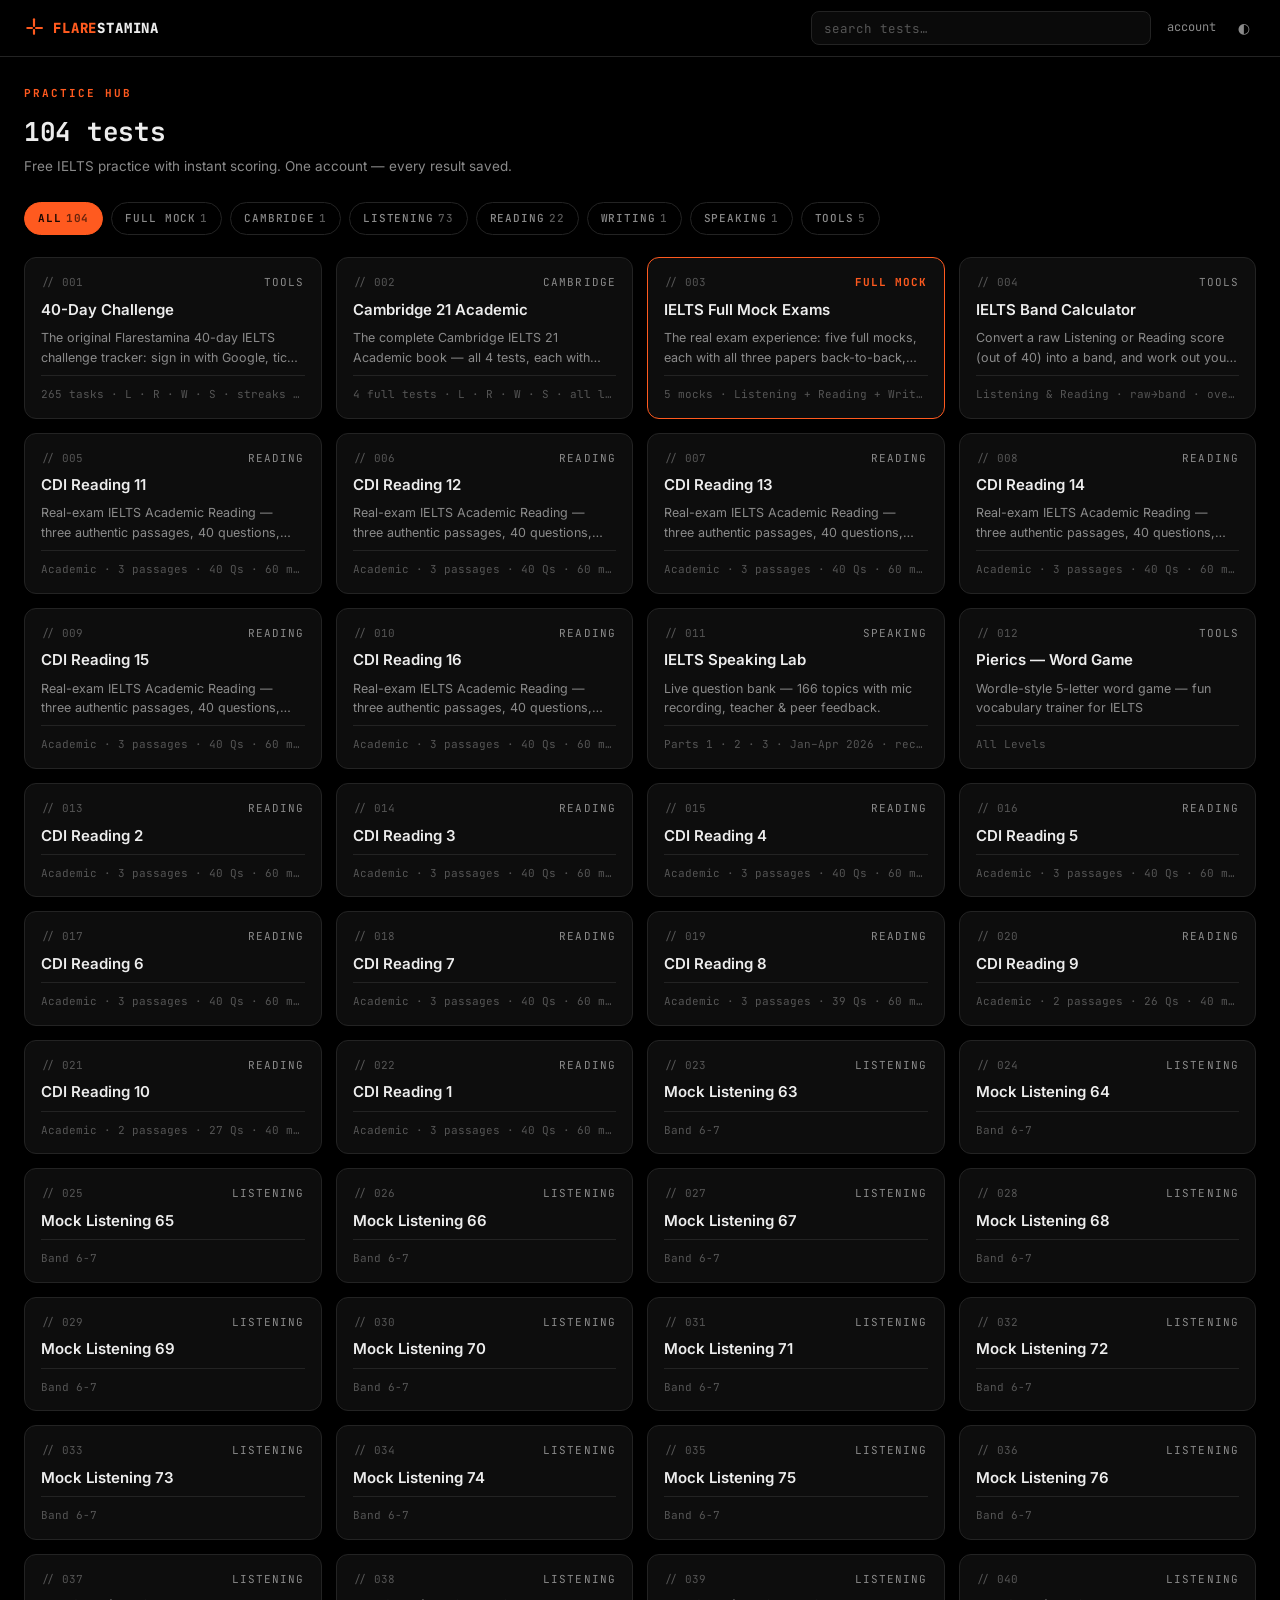
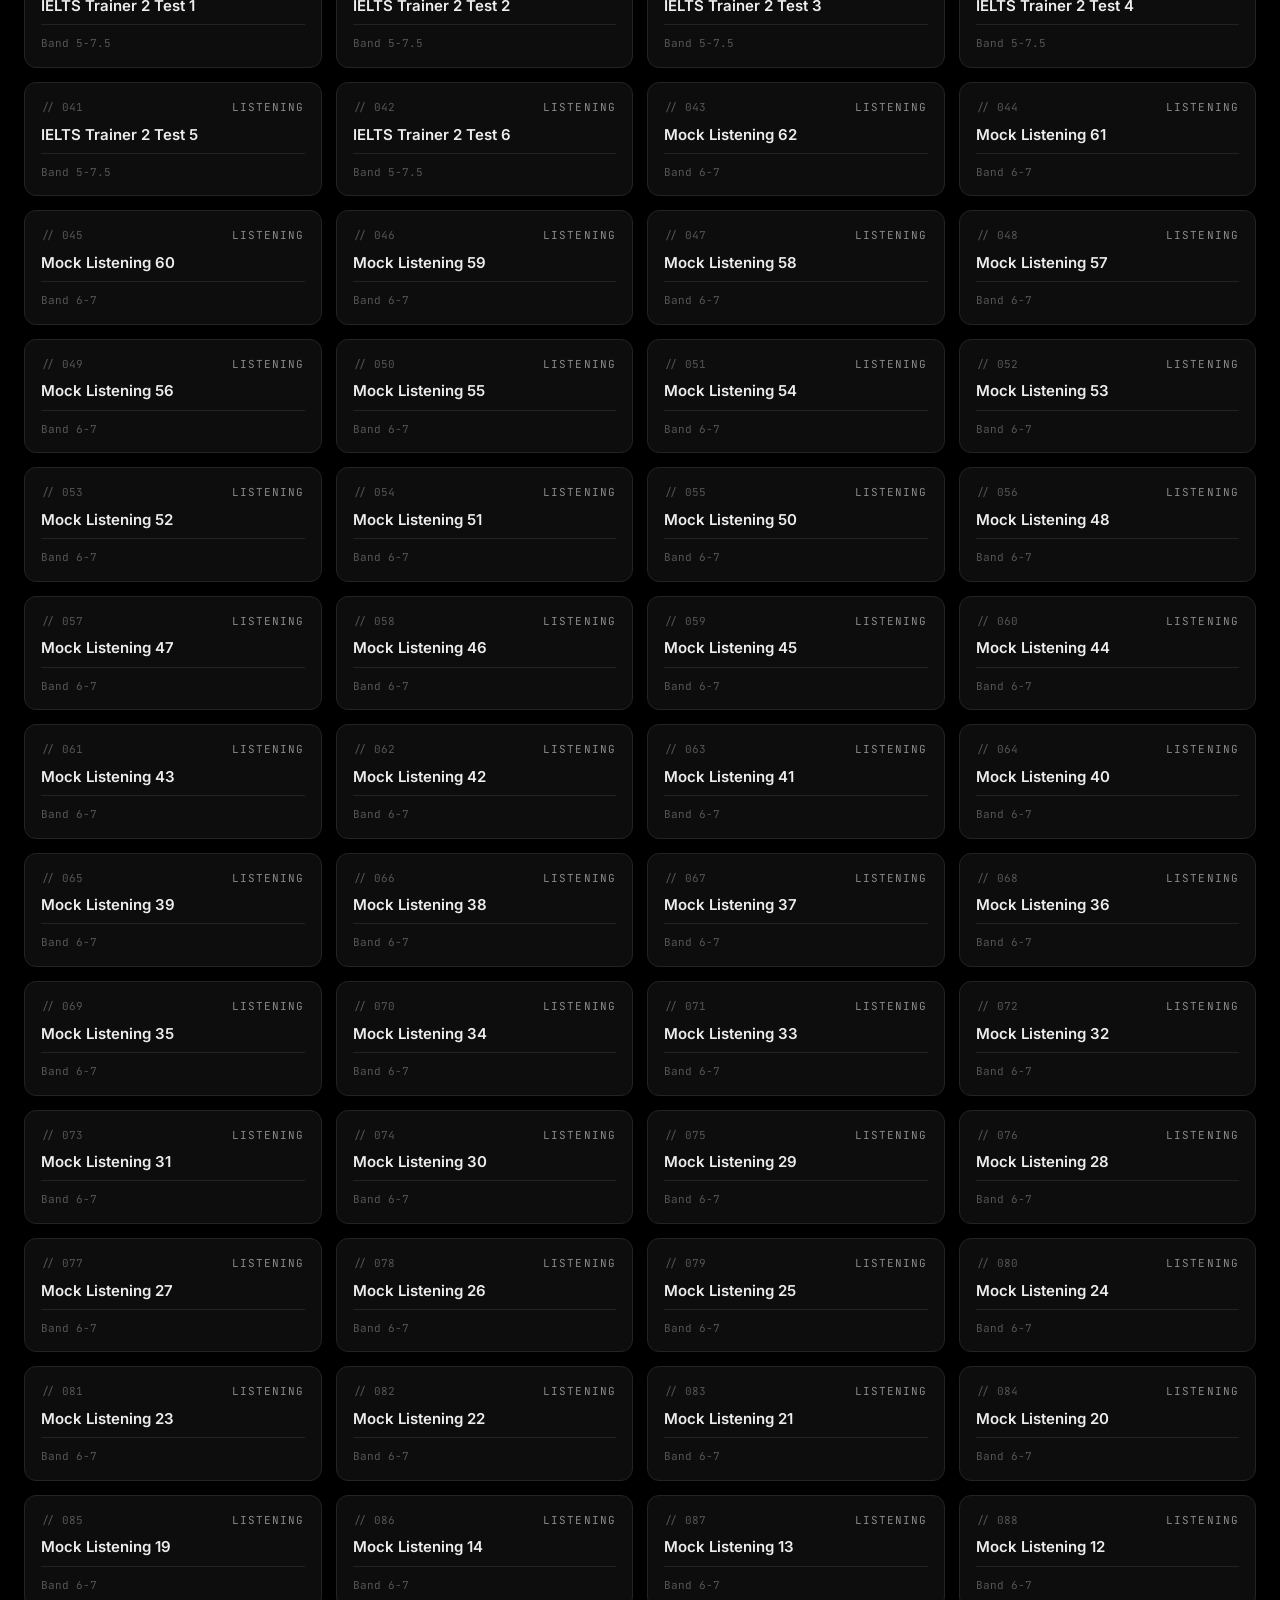
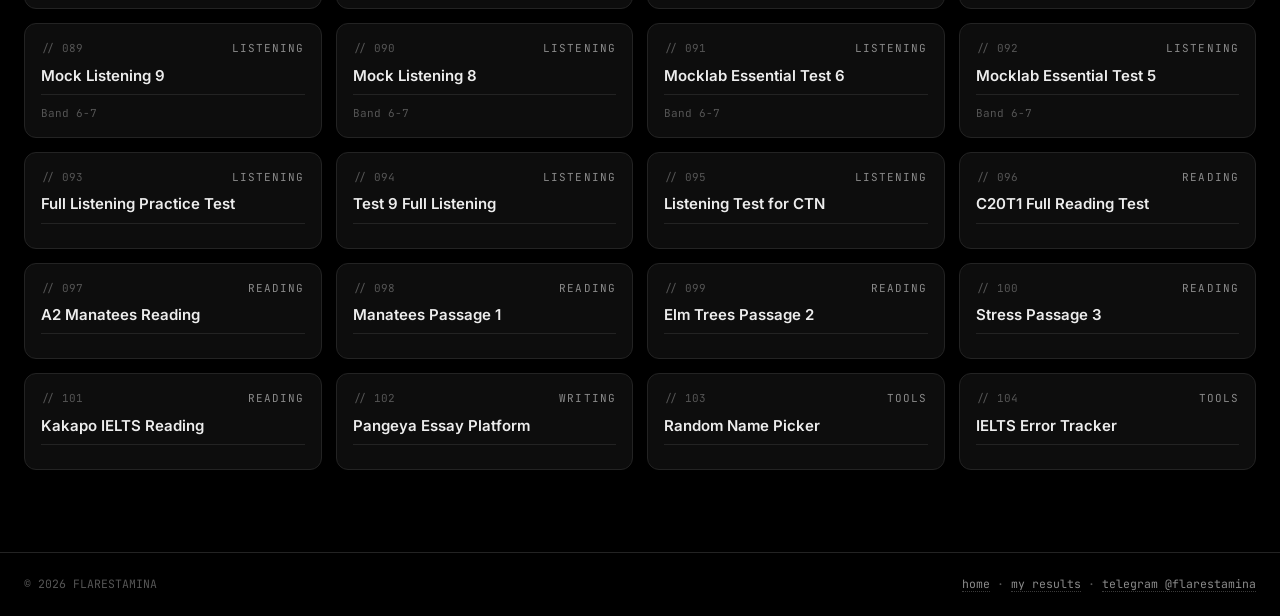
==== index.html @ 7461d572 "design: hub — fluid 1-4 column grid (wide screens), wider container, category search, canonical + JS" ====
<!DOCTYPE html>
<html lang="en">
<head>
<meta charset="UTF-8">
<meta name="viewport" content="width=device-width, initial-scale=1.0">
<title>FLARESTAMINA — IELTS Practice Hub</title>
<meta name="description" content="Free IELTS practice: 100+ listening and reading tests, Cambridge 21, full mocks, speaking and writing labs. One account, every tool.">
<meta name="theme-color" content="#000000">
<meta property="og:title" content="FLARESTAMINA — IELTS Practice Hub">
<meta property="og:description" content="100+ free IELTS tests with instant scoring. One account, every tool.">
<meta property="og:type" content="website">
<meta property="og:image" content="https://flarestamina.com/og-image.png">
<link rel="icon" href="favicon.ico" sizes="any">
<link rel="icon" type="image/svg+xml" href="favicon.svg">
<link rel="apple-touch-icon" sizes="180x180" href="apple-touch-icon.png">
<link rel="manifest" href="site.webmanifest">
<link rel="canonical" href="https://flarestamina.com/ielts-hub/">
<script type="application/ld+json">{"@context":"https://schema.org","@type":"CollectionPage","name":"FLARESTAMINA — IELTS Practice Hub","url":"https://flarestamina.com/ielts-hub/","description":"100+ free IELTS practice tests with instant scoring: Listening, Reading, Writing, Speaking, full mocks and Cambridge 21.","isPartOf":{"@type":"WebSite","name":"FLARESTAMINA","url":"https://flarestamina.com/"}}</script>
<script>
// theme before paint — dark is the default identity
(function () {
  try {
    var t = localStorage.getItem('theme') || 'dark';
    document.documentElement.dataset.theme = t;
  } catch (e) { document.documentElement.dataset.theme = 'dark'; }
})();
</script>
<link rel="preconnect" href="https://fonts.googleapis.com">
<link rel="preconnect" href="https://fonts.gstatic.com" crossorigin>
<link rel="stylesheet" href="https://fonts.googleapis.com/css2?family=JetBrains+Mono:wght@400;500;700;800&family=Inter:wght@400;500;600&display=swap">
<style>
*,*::before,*::after{box-sizing:border-box;margin:0;padding:0}
:root{
  --bg:#000; --surface:#0A0A0A; --card:#0D0D0D;
  --border:#232323; --border-strong:#3a3a3a;
  --text:#EDEDED; --muted:#8A8A8A; --faint:#555;
  --accent:#FF5A1F; --on-accent:#180702;
  --red:#D71921;
  --mono:'JetBrains Mono',ui-monospace,SFMono-Regular,Menlo,monospace;
  --sans:'Inter',system-ui,-apple-system,sans-serif;
}
html[data-theme="light"]{
  --bg:#FAFAF9; --surface:#FFF; --card:#FFF;
  --border:#E5E5E3; --border-strong:#CFCFCC;
  --text:#111; --muted:#666; --faint:#999;
  --accent:#D9480F; --on-accent:#FFF;
}
html{scrollbar-color:var(--border-strong) var(--bg)}
body{background:var(--bg);color:var(--text);font-family:var(--sans);font-size:15px;line-height:1.6;-webkit-font-smoothing:antialiased}
a{color:inherit;text-decoration:none}
button{font:inherit;color:inherit;background:none;border:none;cursor:pointer}
::selection{background:var(--accent);color:var(--on-accent)}
:focus-visible{outline:2px solid var(--accent);outline-offset:2px;border-radius:4px}

/* ── top bar ── */
.bar{position:sticky;top:0;z-index:50;background:var(--bg);border-bottom:1px solid var(--border)}
.bar-in{max-width:1320px;margin:0 auto;padding:0 24px;height:56px;display:flex;align-items:center;gap:16px}
.brand{display:flex;align-items:center;gap:9px;font-family:var(--mono);font-weight:800;font-size:14px;letter-spacing:.06em;flex-shrink:0}
.brand svg{width:20px;height:20px}
.brand b{color:var(--accent);font-weight:800}
.search{flex:1;max-width:340px;margin-left:auto}
.search input{
  width:100%;height:34px;padding:0 12px;
  background:var(--surface);border:1px solid var(--border);border-radius:8px;
  color:var(--text);font-family:var(--mono);font-size:12.5px;outline:none;
}
.search input:focus{border-color:var(--accent)}
.search input::placeholder{color:var(--faint)}
.acct{font-family:var(--mono);font-size:12px;color:var(--muted);white-space:nowrap}
.acct b{color:var(--text);font-weight:500}
.acct:hover b{color:var(--accent)}
.tgl{font-size:14px;color:var(--muted);padding:4px 6px}
.tgl:hover{color:var(--text)}
.install{display:none;font-family:var(--mono);font-size:11px;font-weight:700;letter-spacing:.06em;color:var(--accent);border:1px solid var(--accent);border-radius:999px;padding:5px 11px;white-space:nowrap}
.install.on{display:inline-block}
.install:hover{background:var(--accent);color:var(--on-accent)}

/* ── layout ── */
.wrap{max-width:1320px;margin:0 auto;padding:28px 24px 60px}
.kick{font-family:var(--mono);font-size:11px;font-weight:700;letter-spacing:.18em;text-transform:uppercase;color:var(--accent);margin-bottom:8px}
h1{font-family:var(--mono);font-size:clamp(20px,3.4vw,26px);font-weight:700;letter-spacing:-.01em;margin-bottom:4px}
.sub{color:var(--muted);font-size:13.5px;margin-bottom:24px}

/* ── continue strip ── */
.cont{
  display:none;align-items:baseline;gap:10px;flex-wrap:wrap;
  border:1px solid var(--border);border-left:2px solid var(--accent);border-radius:10px;
  padding:12px 16px;margin-bottom:26px;font-family:var(--mono);font-size:12.5px;
}
.cont.on{display:flex}
.cont .lbl{color:var(--accent);font-weight:700;letter-spacing:.1em}
.cont a{font-weight:500;border-bottom:1px solid var(--border-strong)}
.cont a:hover{color:var(--accent);border-color:var(--accent)}
.cont .st{color:var(--muted)}

/* ── filter chips ── */
.chips{display:flex;gap:8px;flex-wrap:wrap;margin-bottom:22px}
.chip{
  font-family:var(--mono);font-size:11px;font-weight:500;letter-spacing:.08em;text-transform:uppercase;
  padding:7px 13px;border:1px solid var(--border);border-radius:999px;color:var(--muted);
}
.chip:hover{border-color:var(--border-strong);color:var(--text)}
.chip.on{background:var(--accent);border-color:var(--accent);color:var(--on-accent);font-weight:700}
.chip .n{opacity:.65;margin-left:4px}

/* ── grid — fills any screen width, 1→4+ columns ── */
.grid{display:grid;grid-template-columns:repeat(auto-fill,minmax(290px,1fr));gap:14px}
@media(max-width:600px){.grid{grid-template-columns:1fr}.bar-in{gap:10px}.search{max-width:none}}
.card{
  display:flex;flex-direction:column;gap:8px;min-width:0;
  background:var(--card);border:1px solid var(--border);border-radius:12px;
  padding:16px 16px 14px;min-height:150px;
}
.card:hover{border-color:var(--border-strong)}
.card:hover .ttl{color:var(--accent)}
.card.paid{border-color:var(--accent)}
.chead{display:flex;justify-content:space-between;align-items:baseline;font-family:var(--mono);font-size:11px}
.num{color:var(--faint)}
.cat{color:var(--muted);letter-spacing:.1em;text-transform:uppercase}
.card.paid .cat{color:var(--accent);font-weight:700}
.ttl{font-size:15px;font-weight:600;line-height:1.35}
.desc{
  color:var(--muted);font-size:12.5px;line-height:1.55;flex:1;
  display:-webkit-box;-webkit-line-clamp:2;-webkit-box-orient:vertical;overflow:hidden;
}
.desc:empty{display:none}
.card:has(.desc:empty){min-height:0}
.cfoot{display:flex;justify-content:space-between;align-items:center;gap:8px;font-family:var(--mono);font-size:11px;color:var(--faint);border-top:1px solid var(--border);padding-top:10px;min-width:0}
.diff{flex:1;min-width:0;overflow:hidden;text-overflow:ellipsis;white-space:nowrap}
.chead{min-width:0}
.chead .cat{overflow:hidden;text-overflow:ellipsis;white-space:nowrap}
.done{color:#22C55E;font-weight:700;white-space:nowrap}
.empty{color:var(--muted);font-family:var(--mono);font-size:13px;padding:40px 0;text-align:center;display:none}

/* ── footer ── */
footer{border-top:1px solid var(--border);margin-top:22px}
.foot{max-width:1320px;margin:0 auto;padding:22px 24px;display:flex;justify-content:space-between;gap:14px;flex-wrap:wrap;font-family:var(--mono);font-size:11.5px;color:var(--faint)}
.foot a{color:var(--muted);border-bottom:1px dotted var(--border-strong)}
.foot a:hover{color:var(--accent);border-color:var(--accent)}
@media(prefers-reduced-motion:no-preference){
  .card,.chip,.ttl{transition:border-color .15s ease,color .15s ease,background .15s ease}
}
</style>
</head>
<body>

<nav class="bar" aria-label="Site">
  <div class="bar-in">
    <a class="brand" href="https://flarestamina.com/" aria-label="FLARESTAMINA home">
      <svg viewBox="0 0 24 24" fill="none" stroke="#FF5A1F" stroke-width="2.6" stroke-linecap="round" aria-hidden="true">
        <path d="M12 9.5V1.5"/><path d="M14.5 12h7"/><path d="M12 14.5V19"/><path d="M9.5 12H4"/>
      </svg>
      <span><b>FLARE</b>STAMINA</span>
    </a>
    <div class="search"><input id="q" type="search" placeholder="search tests…" aria-label="Search tests"></div>
    <button class="install" id="installBtn" aria-label="Install as app">⤓ app</button>
    <a class="acct" id="acct" href="https://flarestamina.com/account/">account</a>
    <button class="tgl" id="tgl" aria-label="Toggle theme">◐</button>
  </div>
</nav>

<main class="wrap">
  <div class="kick">Practice Hub</div>
  <h1 id="count">— tests</h1>
  <p class="sub">Free IELTS practice with instant scoring. One account — every result saved.</p>

  <div class="cont" id="cont" aria-label="Continue where you left off">
    <span class="lbl">▸ CONTINUE</span>
    <a id="contLink" href="#"></a>
    <span class="st" id="contStat"></span>
  </div>

  <div class="chips" id="chips" role="tablist" aria-label="Categories"></div>
  <div class="grid" id="grid"></div>
  <div class="empty" id="empty">no tests match — clear the search or pick another category</div>
</main>

<footer>
  <div class="foot">
    <span>© <span id="yy"></span> FLARESTAMINA</span>
    <span>
      <a href="https://flarestamina.com/">home</a> ·
      <a href="https://flarestamina.com/ielts-hub/results.html">my results</a> ·
      <a href="https://t.me/flarestamina" target="_blank" rel="noopener">telegram @flarestamina</a>
    </span>
  </div>
</footer>

<script src="https://flarestamina.com/assets/fs-auth.js"></script>
<script>
(function () {
  'use strict';
  document.getElementById('yy').textContent = new Date().getFullYear();

  /* auth — mandatory, one redirect; page keeps working if the script failed */
  var user = null;
  if (window.FSAuth) {
    if (!FSAuth.require()) return;
    user = FSAuth.getUser();
    if (user && user.first_name) {
      document.getElementById('acct').innerHTML = 'hi, <b></b>';
      document.getElementById('acct').querySelector('b').textContent = user.first_name;
    }
  }

  /* theme */
  document.getElementById('tgl').addEventListener('click', function () {
    var next = document.documentElement.dataset.theme === 'dark' ? 'light' : 'dark';
    document.documentElement.dataset.theme = next;
    try { localStorage.setItem('theme', next); } catch (e) {}
  });

  /* results history -> done badges + continue strip */
  var hist = [];
  try { hist = JSON.parse(localStorage.getItem('p8_results') || '[]'); } catch (e) {}
  var doneByHref = {};
  hist.forEach(function (h) {
    if (h && h.href) doneByHref[h.href.replace(/[#?].*$/, '').replace(/\/$/, '')] = h.score;
  });
  function doneScore(url) {
    var u = url.replace(/[#?].*$/, '').replace(/\/$/, '');
    for (var k in doneByHref) {
      if (k.indexOf(u) === 0 || u.indexOf(k) === 0) return doneByHref[k];
    }
    return null;
  }

  if (hist.length) {
    var last = hist[hist.length - 1];
    var weekAgo = Date.now() - 7 * 864e5;
    var week = hist.filter(function (h) { return h.date && Date.parse(h.date) > weekAgo; }).length;
    var c = document.getElementById('cont');
    var a = document.getElementById('contLink');
    a.textContent = last.test || 'your last test';
    a.href = last.href || '#';
    document.getElementById('contStat').textContent =
      '· last score ' + (last.score || '—') + ' · ' + week + ' test' + (week === 1 ? '' : 's') + ' this week';
    c.classList.add('on');
  }

  /* catalog */
  var CATS = [], TESTS = [], cat = 'All', q = '';
  try { cat = new URLSearchParams(location.search).get('cat') || 'All'; } catch (e) {}

  function chips() {
    var counts = { All: TESTS.length };
    TESTS.forEach(function (t) { counts[t.category] = (counts[t.category] || 0) + 1; });
    var el = document.getElementById('chips');
    el.innerHTML = '';
    ['All'].concat(CATS).forEach(function (c) {
      if (c !== 'All' && !counts[c]) return;
      var b = document.createElement('button');
      b.className = 'chip' + (c === cat ? ' on' : '');
      b.setAttribute('role', 'tab');
      b.innerHTML = '<span></span><span class="n"></span>';
      b.firstChild.textContent = c;
      b.lastChild.textContent = counts[c] || 0;
      b.addEventListener('click', function () {
        cat = c;
        try { history.replaceState(null, '', c === 'All' ? location.pathname : '?cat=' + encodeURIComponent(c)); } catch (e) {}
        chips(); render();
      });
      el.appendChild(b);
    });
  }

  function render() {
    var grid = document.getElementById('grid');
    grid.innerHTML = '';
    var ql = q.trim().toLowerCase();
    var shown = 0;
    TESTS.forEach(function (t, i) {
      if (cat !== 'All' && t.category !== cat) return;
      if (ql && (t.title + ' ' + t.category + ' ' + (t.description || '')).toLowerCase().indexOf(ql) === -1) return;
      shown++;
      var a = document.createElement('a');
      a.className = 'card' + (t.category === 'Full Mock' ? ' paid' : '');
      a.href = t.url;
      var score = doneScore(t.url);
      a.innerHTML =
        '<div class="chead"><span class="num"></span><span class="cat"></span></div>' +
        '<div class="ttl"></div><div class="desc"></div>' +
        '<div class="cfoot"><span class="diff"></span>' + (score != null ? '<span class="done">✓ ' + String(score).replace(/</g, '&lt;') + '</span>' : '') + '</div>';
      a.querySelector('.num').textContent = '// ' + String(i + 1).padStart(3, '0');
      a.querySelector('.cat').textContent = t.category;
      a.querySelector('.ttl').textContent = t.title;
      a.querySelector('.desc').textContent = t.description || '';
      a.querySelector('.diff').textContent = t.difficulty || '';
      grid.appendChild(a);
    });
    document.getElementById('count').textContent = shown + (shown === TESTS.length ? ' tests' : ' of ' + TESTS.length + ' tests');
    document.getElementById('empty').style.display = shown ? 'none' : 'block';
  }

  var deb = null;
  document.getElementById('q').addEventListener('input', function (e) {
    clearTimeout(deb);
    deb = setTimeout(function () { q = e.target.value; render(); }, 120);
  });

  /* app: offline shell + install prompt (one small chip, no nagging) */
  if ('serviceWorker' in navigator) {
    navigator.serviceWorker.register('sw.js').catch(function () {});
  }
  var installEvt = null;
  var standalone = window.matchMedia && window.matchMedia('(display-mode: standalone)').matches;
  window.addEventListener('beforeinstallprompt', function (e) {
    if (standalone) return;
    e.preventDefault();
    installEvt = e;
    document.getElementById('installBtn').classList.add('on');
  });
  document.getElementById('installBtn').addEventListener('click', function () {
    if (!installEvt) return;
    installEvt.prompt();
    installEvt.userChoice.then(function () {
      installEvt = null;
      document.getElementById('installBtn').classList.remove('on');
    });
  });

  fetch('tests.json', { cache: 'no-cache' })
    .then(function (r) { return r.json(); })
    .then(function (d) {
      CATS = d.categories || [];
      TESTS = d.tests || [];
      if (CATS.indexOf(cat) === -1 && cat !== 'All') cat = 'All';
      chips(); render();
    })
    .catch(function () {
      document.getElementById('count').textContent = 'could not load tests';
      document.getElementById('empty').style.display = 'block';
    });
})();
</script>
</body>
</html>
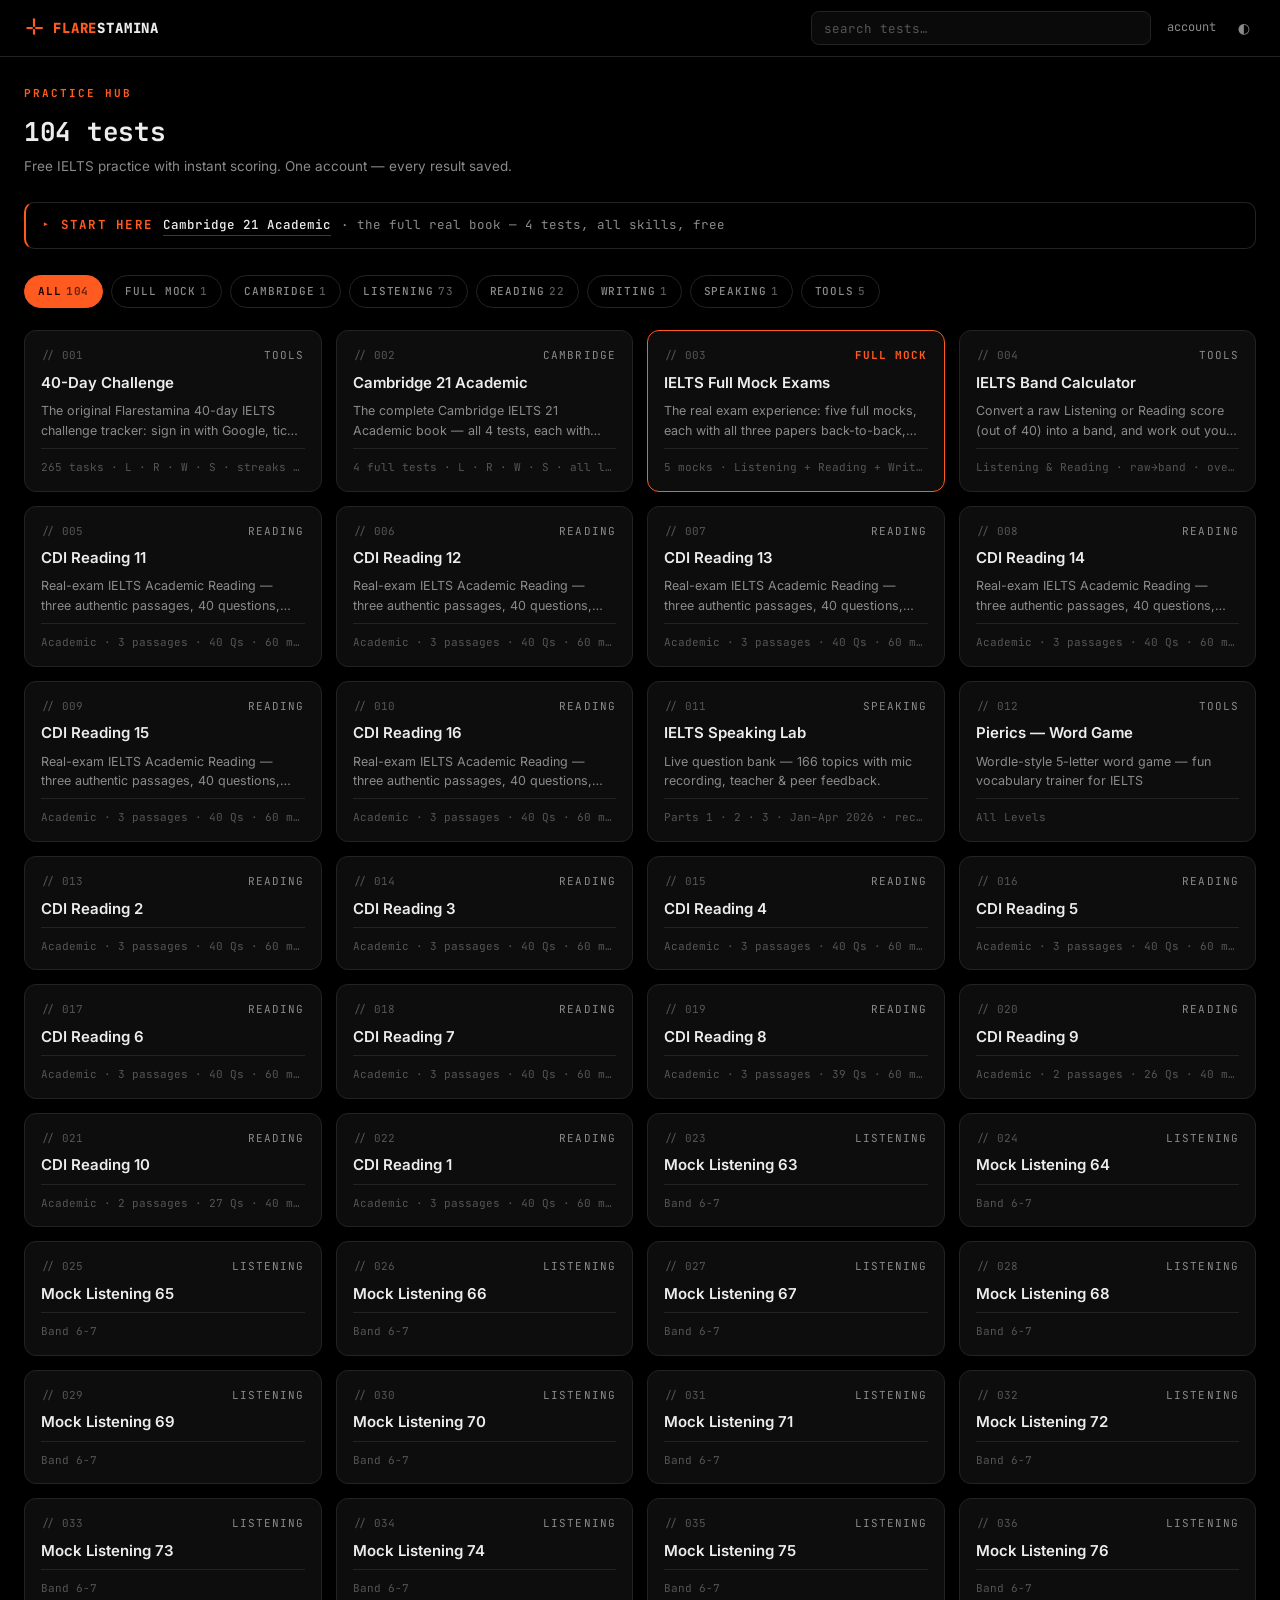
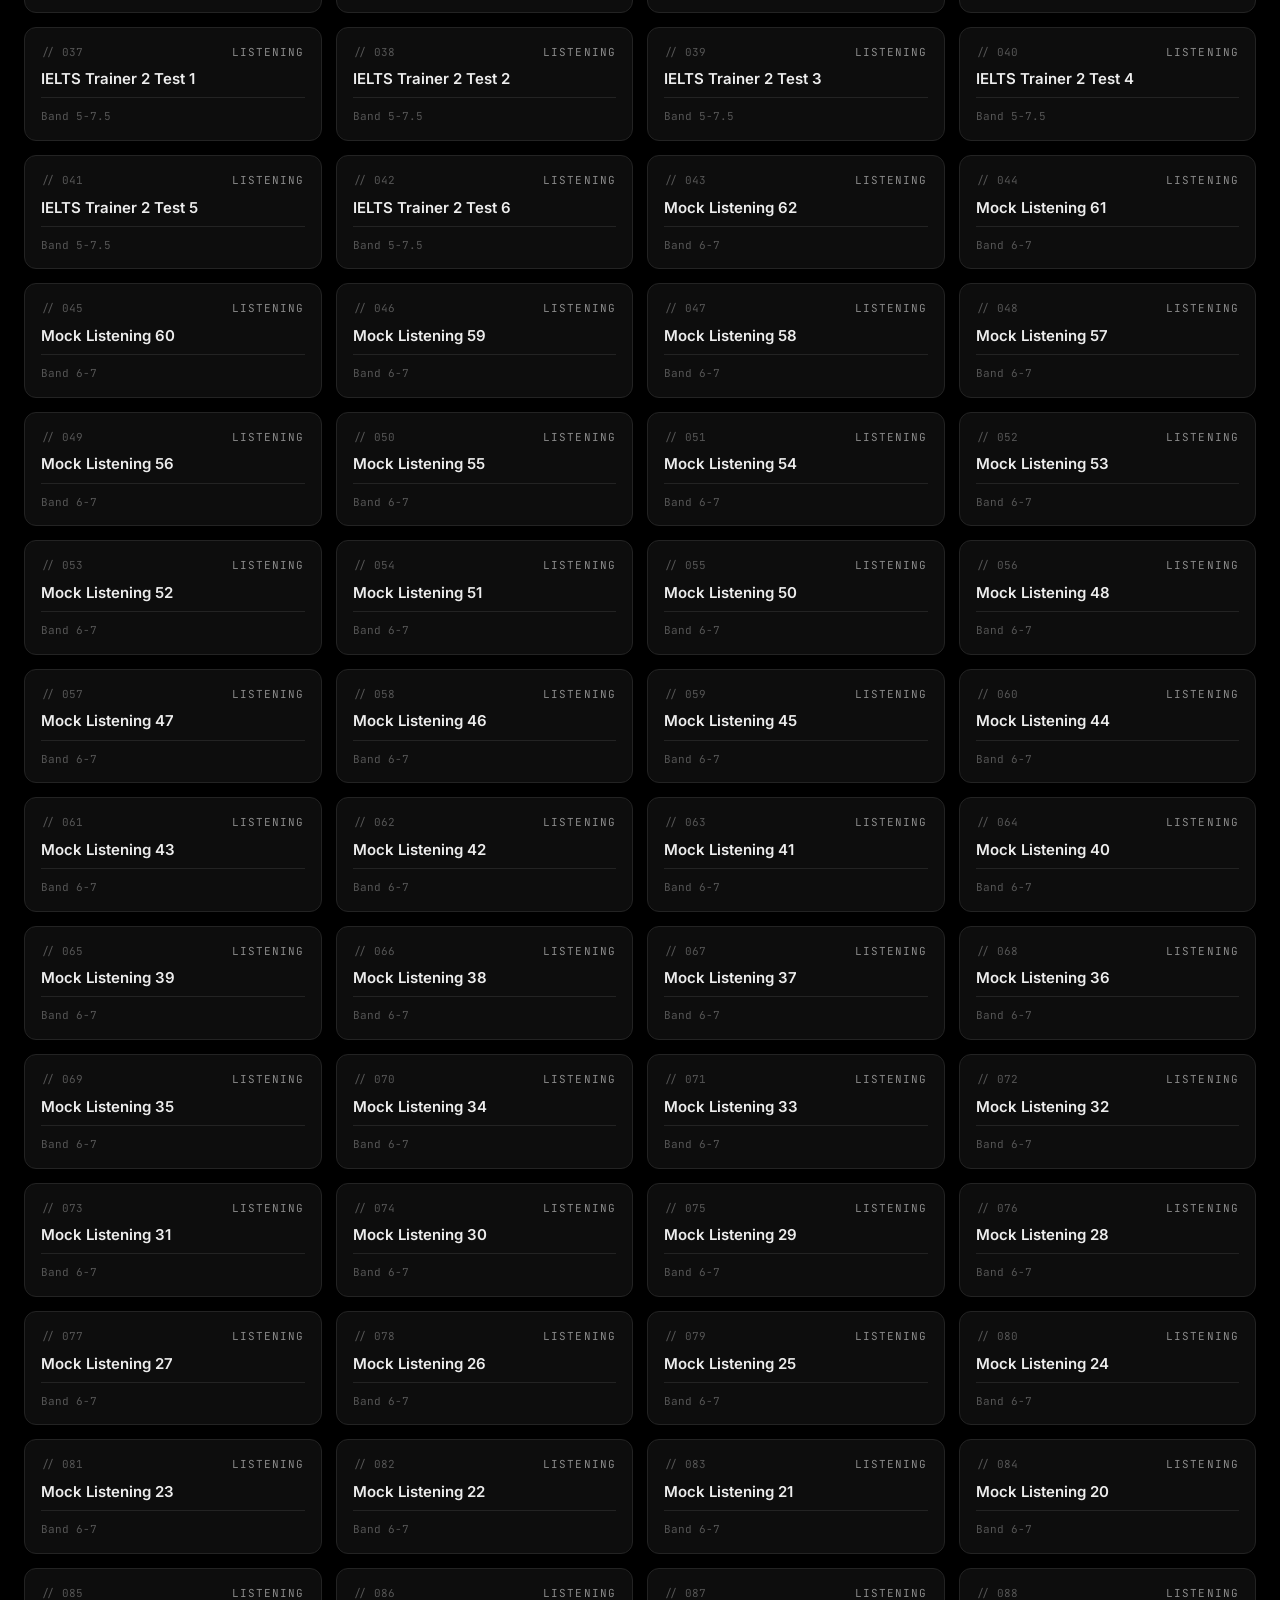
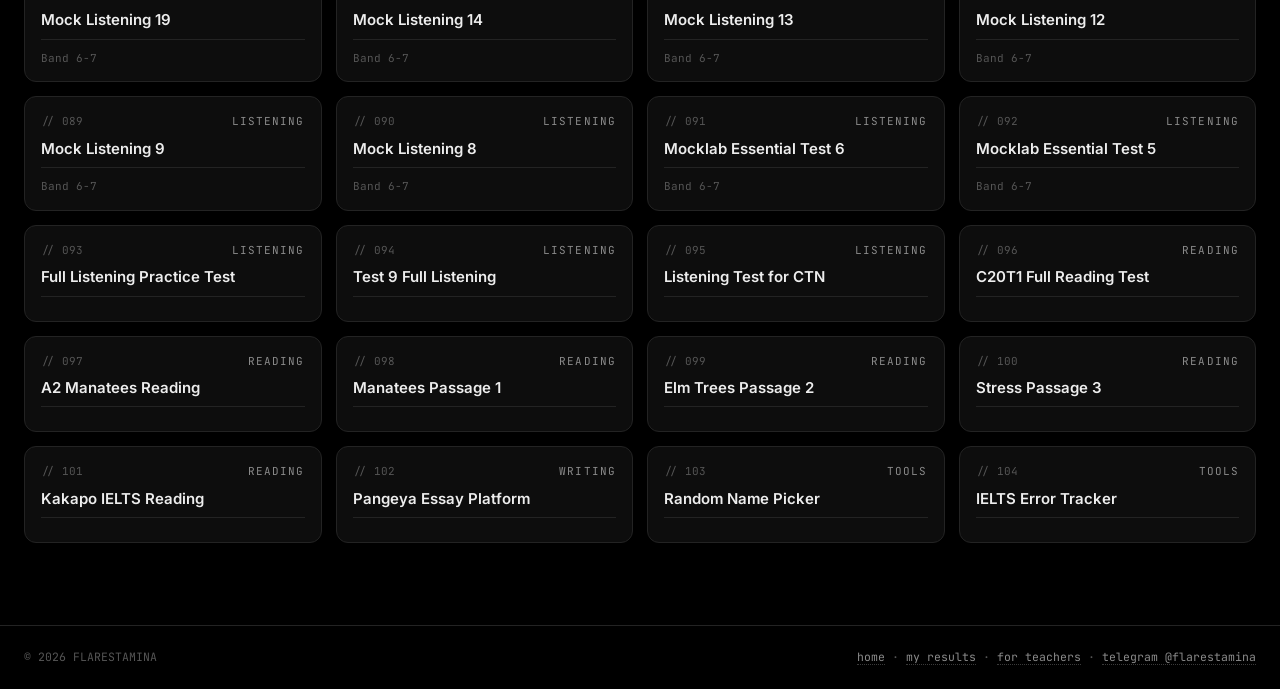
==== commit 71c55c65: "feature: hub — start-here strip, teachers link, analytics" ====
--- a/index.html
+++ b/index.html
@@ -181,6 +181,7 @@
     <span>
       <a href="https://flarestamina.com/">home</a> ·
       <a href="https://flarestamina.com/ielts-hub/results.html">my results</a> ·
+      <a href="https://flarestamina.com/teachers/">for teachers</a> ·
       <a href="https://t.me/flarestamina" target="_blank" rel="noopener">telegram @flarestamina</a>
     </span>
   </div>
@@ -225,6 +226,16 @@
     return null;
   }
 
+  if (!hist.length) {
+    // first visit — point new students at the flagship book
+    var c0 = document.getElementById('cont');
+    document.querySelector('#cont .lbl').textContent = '\u25B8 START HERE';
+    var a0 = document.getElementById('contLink');
+    a0.textContent = 'Cambridge 21 Academic';
+    a0.href = 'https://flarestamina.com/cambridge-21/';
+    document.getElementById('contStat').textContent = '\u00B7 the full real book \u2014 4 tests, all skills, free';
+    c0.classList.add('on');
+  }
   if (hist.length) {
     var last = hist[hist.length - 1];
     var weekAgo = Date.now() - 7 * 864e5;
@@ -333,5 +344,6 @@
     });
 })();
 </script>
+<script data-goatcounter="https://flarestamina.goatcounter.com/count" async src="//gc.zgo.at/count.js"></script>
 </body>
 </html>
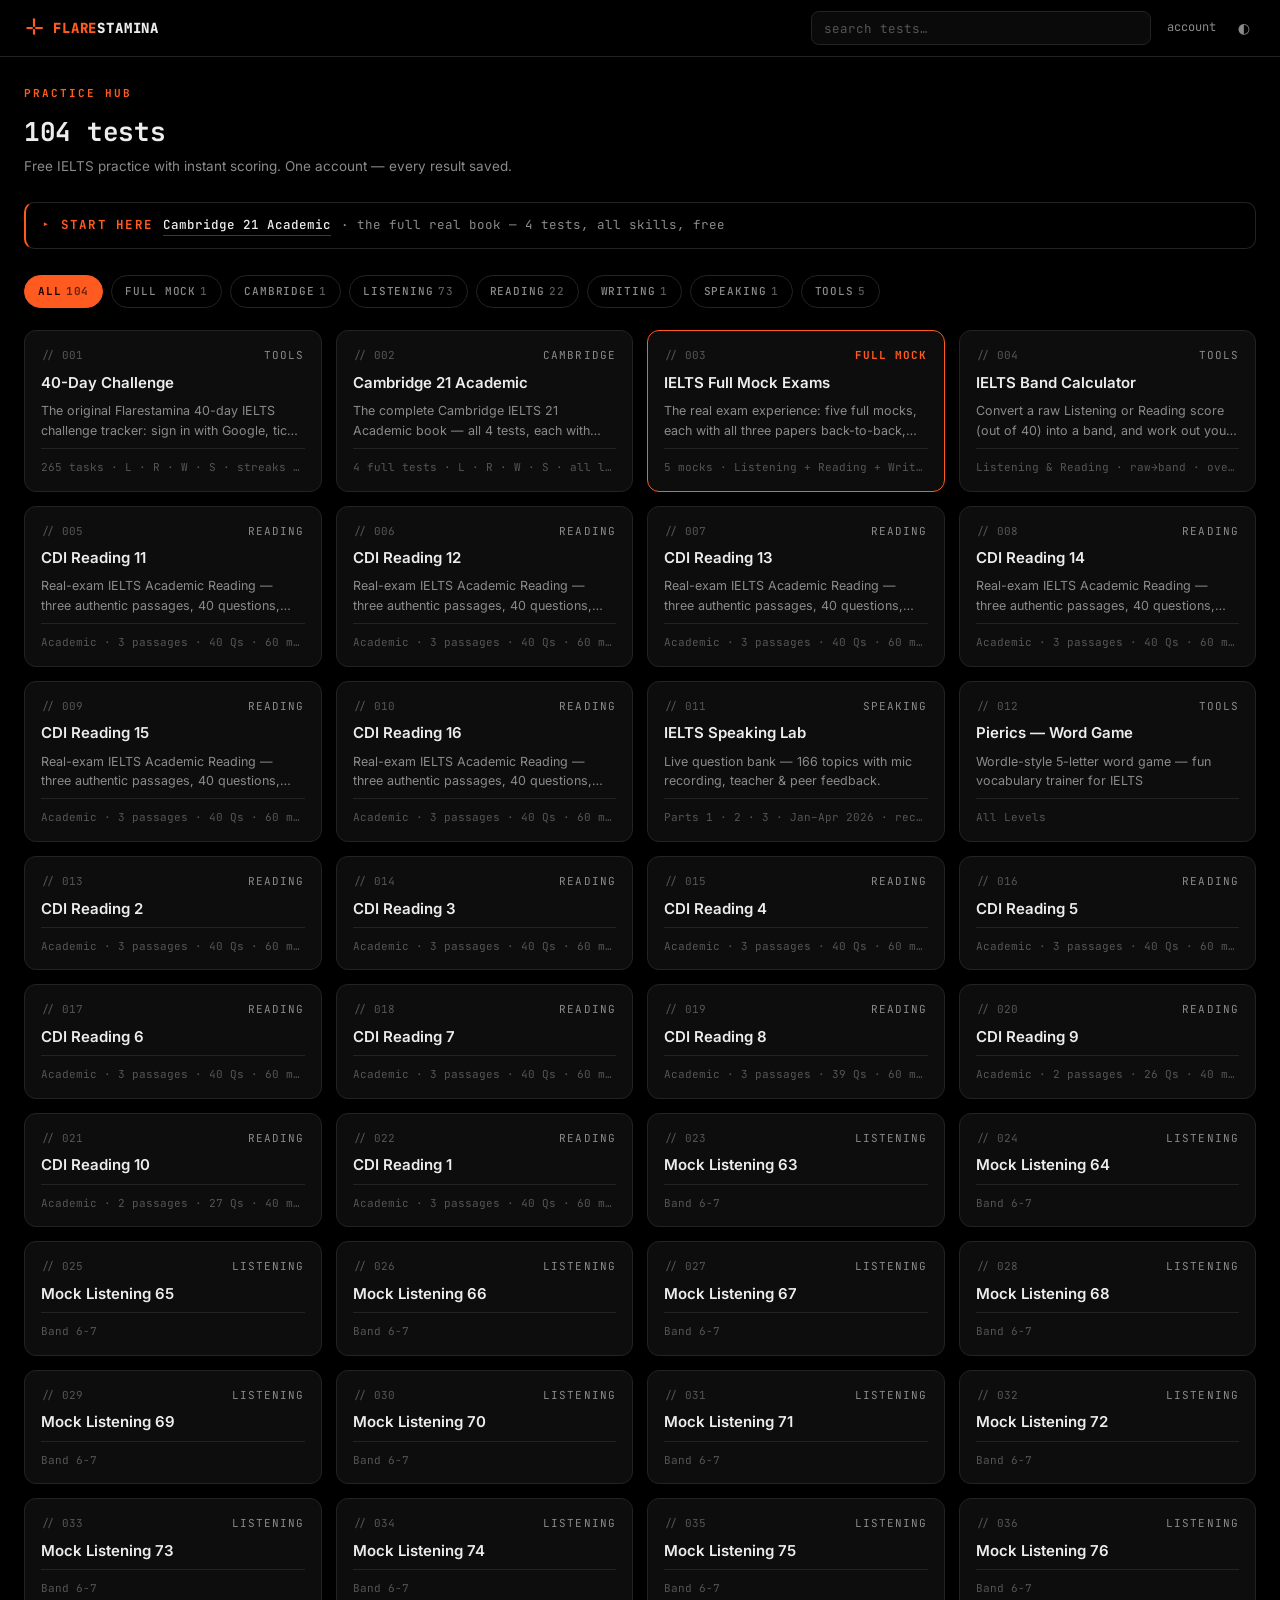
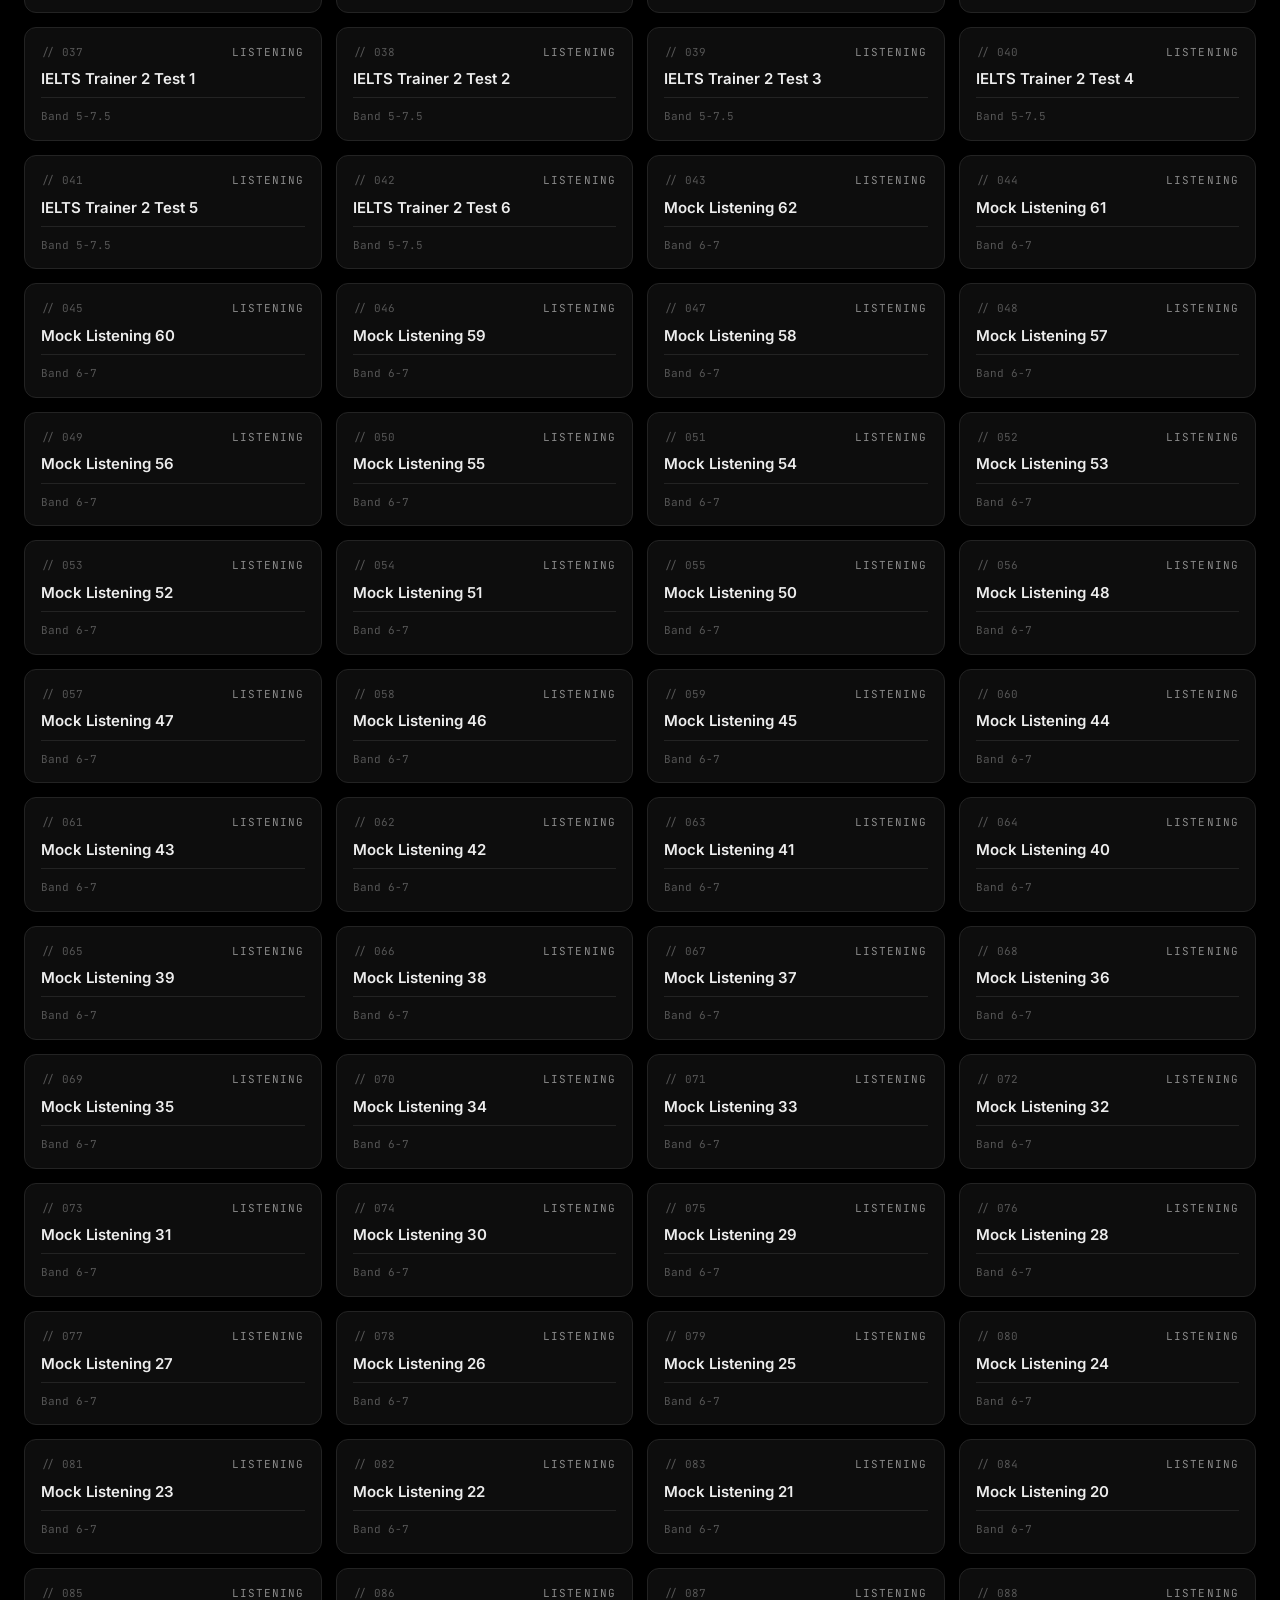
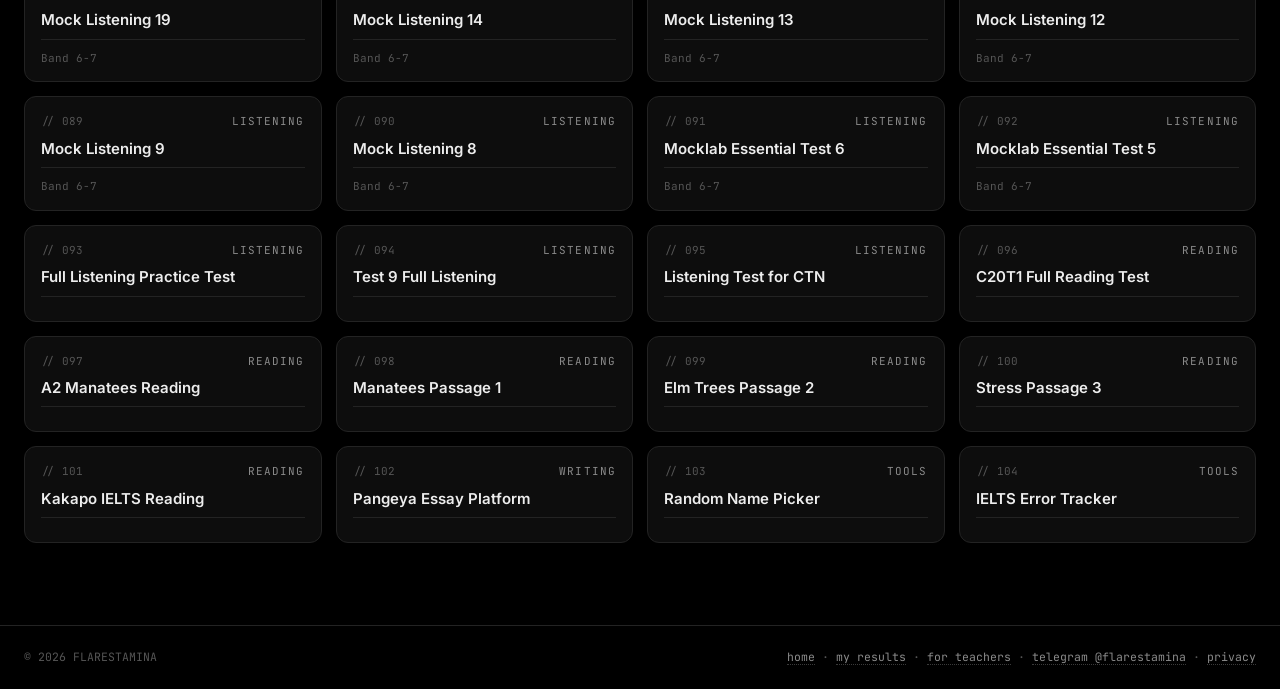
==== commit b9376f05: "feature: privacy link in footer" ====
--- a/index.html
+++ b/index.html
@@ -182,7 +182,8 @@
       <a href="https://flarestamina.com/">home</a> ·
       <a href="https://flarestamina.com/ielts-hub/results.html">my results</a> ·
       <a href="https://flarestamina.com/teachers/">for teachers</a> ·
-      <a href="https://t.me/flarestamina" target="_blank" rel="noopener">telegram @flarestamina</a>
+      <a href="https://t.me/flarestamina" target="_blank" rel="noopener">telegram @flarestamina</a> ·
+      <a href="https://flarestamina.com/privacy/">privacy</a>
     </span>
   </div>
 </footer>
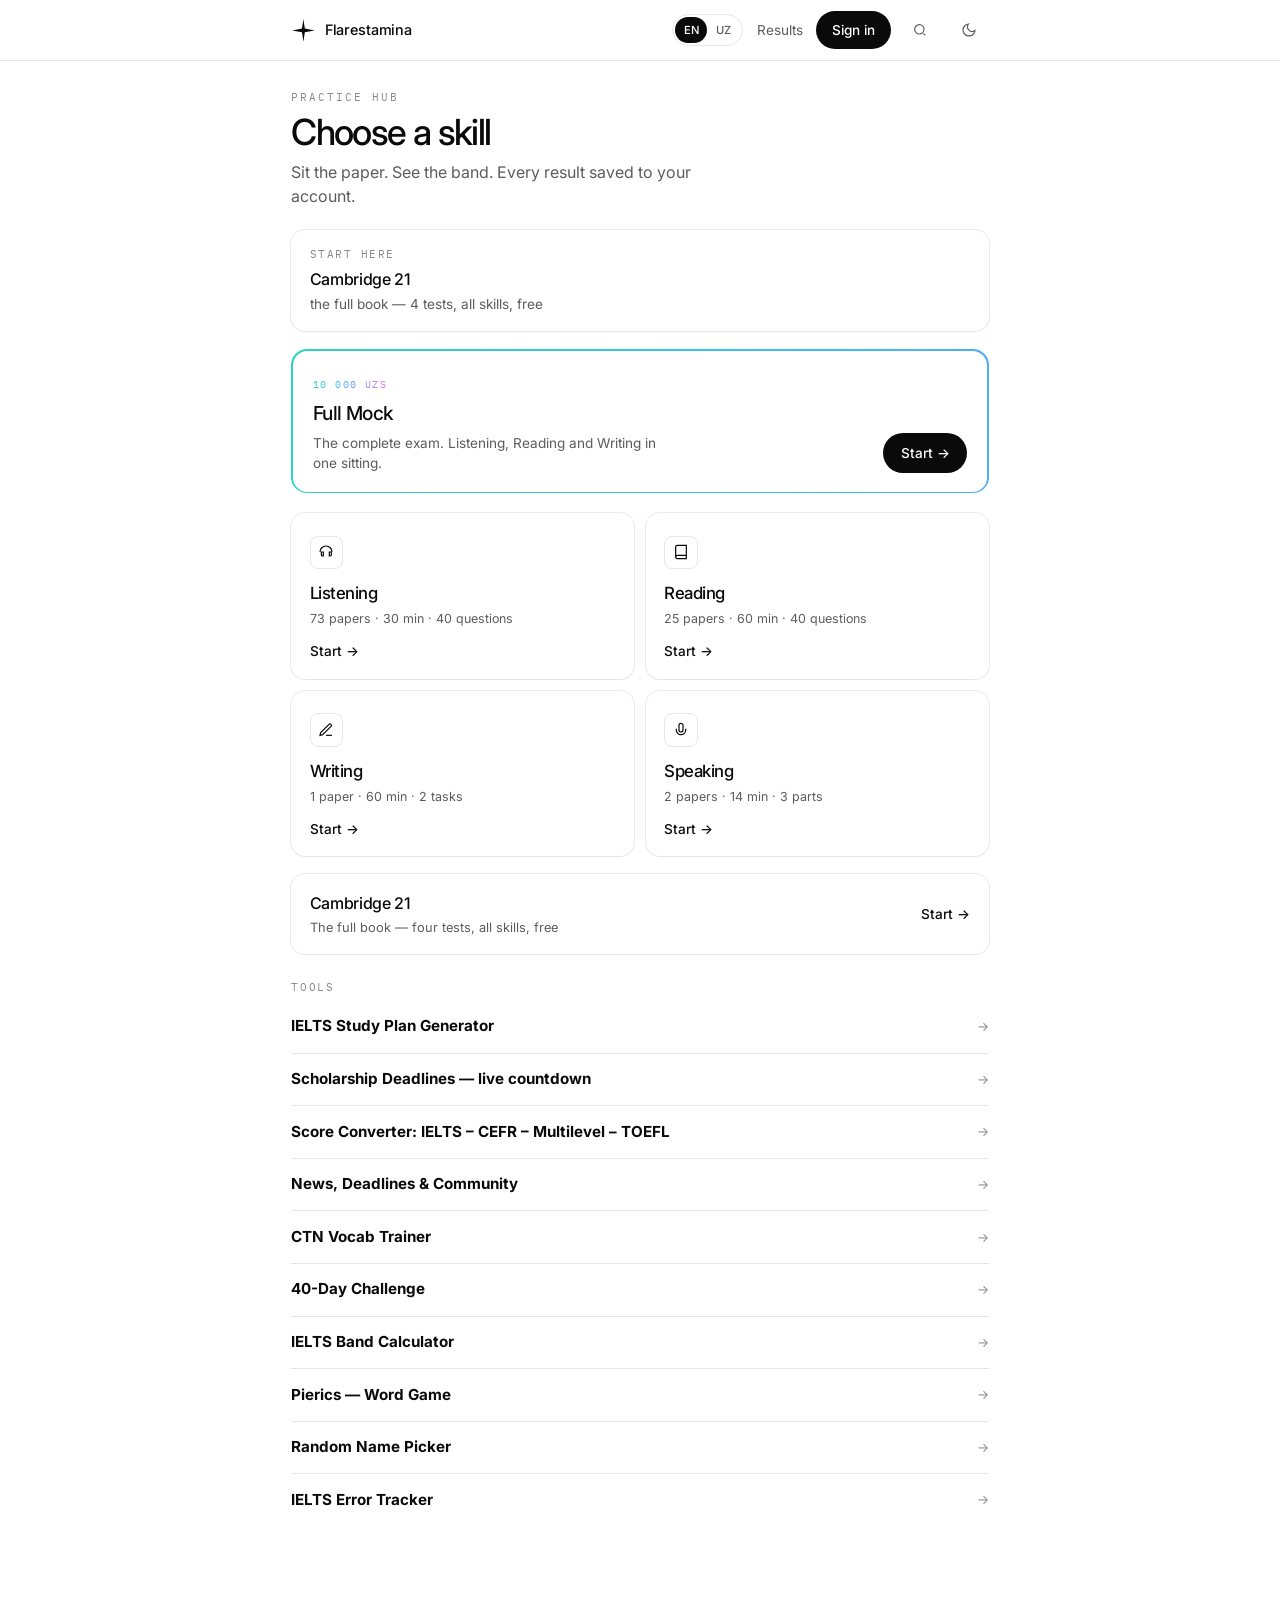
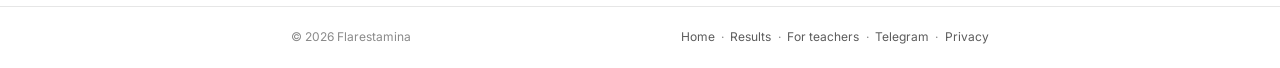
==== commit 6ca4bd5f: "Redesign the hub as the light paper interface Same catalog, same plumbing — new surface. Everything " ====
--- a/index.html
+++ b/index.html
@@ -2,188 +2,264 @@
 <html lang="en">
 <head>
 <meta charset="UTF-8">
-<meta name="viewport" content="width=device-width, initial-scale=1.0">
-<title>FLARESTAMINA — IELTS Practice Hub</title>
-<meta name="description" content="Free IELTS practice: 100+ listening and reading tests, Cambridge 21, full mocks, speaking and writing labs. One account, every tool.">
-<meta name="theme-color" content="#000000">
-<meta property="og:title" content="FLARESTAMINA — IELTS Practice Hub">
-<meta property="og:description" content="100+ free IELTS tests with instant scoring. One account, every tool.">
+<meta name="viewport" content="width=device-width, initial-scale=1, viewport-fit=cover">
+<title>Flarestamina — IELTS Practice Hub</title>
+<meta name="description" content="Free IELTS practice: pick a skill, sit the paper, see the band. 100+ Listening and Reading tests. Engineered in Tashkent.">
+<meta name="theme-color" content="#ffffff">
+<meta name="robots" content="index, follow, max-image-preview:large">
+<meta property="og:site_name" content="Flarestamina">
+<meta property="og:title" content="Flarestamina — IELTS Practice Hub">
+<meta property="og:description" content="Pick a skill. Sit the paper. See the band. Free.">
 <meta property="og:type" content="website">
-<meta property="og:image" content="https://flarestamina.com/og-image.png">
-<link rel="icon" href="favicon.ico" sizes="any">
-<link rel="icon" type="image/svg+xml" href="favicon.svg">
-<link rel="apple-touch-icon" sizes="180x180" href="apple-touch-icon.png">
+<meta property="og:image" content="https://flarestamina.com/ielts-hub/og.png">
+<meta property="og:image:width" content="1200">
+<meta property="og:image:height" content="630">
+<meta property="og:url" content="https://flarestamina.com/ielts-hub/">
+<meta name="twitter:card" content="summary_large_image">
+<meta name="twitter:title" content="Flarestamina — IELTS Practice Hub">
+<meta name="twitter:description" content="Pick a skill. Sit the paper. See the band. Free.">
+<meta name="twitter:image" content="https://flarestamina.com/ielts-hub/og.png">
+<link rel="icon" href="favicon.ico" sizes="48x48">
+<link rel="icon" href="favicon.svg" type="image/svg+xml">
+<link rel="apple-touch-icon" href="apple-touch-icon.png">
 <link rel="manifest" href="site.webmanifest">
 <link rel="canonical" href="https://flarestamina.com/ielts-hub/">
-<script type="application/ld+json">{"@context":"https://schema.org","@type":"CollectionPage","name":"FLARESTAMINA — IELTS Practice Hub","url":"https://flarestamina.com/ielts-hub/","description":"100+ free IELTS practice tests with instant scoring: Listening, Reading, Writing, Speaking, full mocks and Cambridge 21.","isPartOf":{"@type":"WebSite","name":"FLARESTAMINA","url":"https://flarestamina.com/"}}</script>
+<script type="application/ld+json">
+{
+  "@context": "https://schema.org",
+  "@type": "CollectionPage",
+  "name": "Flarestamina — IELTS Practice Hub",
+  "url": "https://flarestamina.com/ielts-hub/",
+  "description": "100+ free IELTS practice tests with instant scoring: Listening, Reading, Writing, Speaking, full mocks and Cambridge 21.",
+  "inLanguage": "en",
+  "isPartOf": { "@type": "WebSite", "name": "Flarestamina", "url": "https://flarestamina.com/" },
+  "breadcrumb": {
+    "@type": "BreadcrumbList",
+    "itemListElement": [
+      { "@type": "ListItem", "position": 1, "name": "Home", "item": "https://flarestamina.com/" },
+      { "@type": "ListItem", "position": 2, "name": "Practice Hub", "item": "https://flarestamina.com/ielts-hub/" }
+    ]
+  }
+}
+</script>
 <script>
-// theme before paint — dark is the default identity
 (function () {
   try {
-    var t = localStorage.getItem('theme') || 'dark';
-    document.documentElement.dataset.theme = t;
-  } catch (e) { document.documentElement.dataset.theme = 'dark'; }
+    var t = localStorage.getItem('fs-paper-theme') || localStorage.getItem('theme') || localStorage.getItem('p8-theme');
+    if (t === 'dark') {
+      document.documentElement.classList.add('dark');
+      document.documentElement.dataset.theme = 'dark';
+    } else {
+      document.documentElement.dataset.theme = 'light';
+    }
+  } catch (e) { document.documentElement.dataset.theme = 'light'; }
 })();
 </script>
 <link rel="preconnect" href="https://fonts.googleapis.com">
 <link rel="preconnect" href="https://fonts.gstatic.com" crossorigin>
-<link rel="stylesheet" href="https://fonts.googleapis.com/css2?family=JetBrains+Mono:wght@400;500;700;800&family=Inter:wght@400;500;600&display=swap">
+<link href="https://fonts.googleapis.com/css2?family=IBM+Plex+Mono:wght@400;500&family=Inter:wght@400;500;600&display=swap" rel="stylesheet">
 <style>
 *,*::before,*::after{box-sizing:border-box;margin:0;padding:0}
 :root{
-  --bg:#000; --surface:#0A0A0A; --card:#0D0D0D;
-  --border:#232323; --border-strong:#3a3a3a;
-  --text:#EDEDED; --muted:#8A8A8A; --faint:#555;
-  --accent:#FF5A1F; --on-accent:#180702;
-  --red:#D71921;
-  --mono:'JetBrains Mono',ui-monospace,SFMono-Regular,Menlo,monospace;
-  --sans:'Inter',system-ui,-apple-system,sans-serif;
-}
-html[data-theme="light"]{
-  --bg:#FAFAF9; --surface:#FFF; --card:#FFF;
-  --border:#E5E5E3; --border-strong:#CFCFCC;
-  --text:#111; --muted:#666; --faint:#999;
-  --accent:#D9480F; --on-accent:#FFF;
-}
-html{scrollbar-color:var(--border-strong) var(--bg)}
-body{background:var(--bg);color:var(--text);font-family:var(--sans);font-size:15px;line-height:1.6;-webkit-font-smoothing:antialiased}
+  --bg:#fff; --elev:#fff; --surface:#fff;
+  --fg:#0a0a0a; --muted:#5c5c5c; --subtle:#8a8a8a;
+  --border:color-mix(in oklab,var(--fg) 10%,transparent);
+  --border-strong:color-mix(in oklab,var(--fg) 18%,transparent);
+  --ok:#15803d;
+  --rail:linear-gradient(90deg,#2dd4bf,#38bdf8 32%,#818cf8 64%,#e879f9 100%);
+  --card:0 0 0 1px rgb(10 10 10 / .08), 0 1px 2px rgb(10 10 10 / .04);
+  --card-hover:0 0 0 1px rgb(10 10 10 / .14), 0 10px 28px -18px rgb(10 10 10 / .2);
+  --sans:Inter,ui-sans-serif,system-ui,sans-serif;
+  --mono:"IBM Plex Mono",ui-monospace,Menlo,monospace;
+}
+html.dark,html[data-theme="dark"]{
+  --bg:#000; --elev:#0a0a0a; --surface:#111;
+  --fg:#f5f5f5; --muted:#8a8a8a; --subtle:#5c5c5c;
+  --ok:#4ade80;
+  --card:0 0 0 1px rgb(255 255 255 / .1);
+  --card-hover:0 0 0 1px rgb(255 255 255 / .18);
+  color-scheme:dark;
+}
+html{background:var(--bg);color:var(--fg)}
+body{background:var(--bg);color:var(--fg);font-family:var(--sans);font-size:16px;line-height:1.5;-webkit-font-smoothing:antialiased}
 a{color:inherit;text-decoration:none}
-button{font:inherit;color:inherit;background:none;border:none;cursor:pointer}
-::selection{background:var(--accent);color:var(--on-accent)}
-:focus-visible{outline:2px solid var(--accent);outline-offset:2px;border-radius:4px}
-
-/* ── top bar ── */
-.bar{position:sticky;top:0;z-index:50;background:var(--bg);border-bottom:1px solid var(--border)}
-.bar-in{max-width:1320px;margin:0 auto;padding:0 24px;height:56px;display:flex;align-items:center;gap:16px}
-.brand{display:flex;align-items:center;gap:9px;font-family:var(--mono);font-weight:800;font-size:14px;letter-spacing:.06em;flex-shrink:0}
-.brand svg{width:20px;height:20px}
-.brand b{color:var(--accent);font-weight:800}
-.search{flex:1;max-width:340px;margin-left:auto}
-.search input{
-  width:100%;height:34px;padding:0 12px;
-  background:var(--surface);border:1px solid var(--border);border-radius:8px;
-  color:var(--text);font-family:var(--mono);font-size:12.5px;outline:none;
-}
-.search input:focus{border-color:var(--accent)}
-.search input::placeholder{color:var(--faint)}
-.acct{font-family:var(--mono);font-size:12px;color:var(--muted);white-space:nowrap}
-.acct b{color:var(--text);font-weight:500}
-.acct:hover b{color:var(--accent)}
-.tgl{font-size:14px;color:var(--muted);padding:4px 6px}
-.tgl:hover{color:var(--text)}
-.install{display:none;font-family:var(--mono);font-size:11px;font-weight:700;letter-spacing:.06em;color:var(--accent);border:1px solid var(--accent);border-radius:999px;padding:5px 11px;white-space:nowrap}
-.install.on{display:inline-block}
-.install:hover{background:var(--accent);color:var(--on-accent)}
-
-/* ── layout ── */
-.wrap{max-width:1320px;margin:0 auto;padding:28px 24px 60px}
-.kick{font-family:var(--mono);font-size:11px;font-weight:700;letter-spacing:.18em;text-transform:uppercase;color:var(--accent);margin-bottom:8px}
-h1{font-family:var(--mono);font-size:clamp(20px,3.4vw,26px);font-weight:700;letter-spacing:-.01em;margin-bottom:4px}
-.sub{color:var(--muted);font-size:13.5px;margin-bottom:24px}
-
-/* ── continue strip ── */
-.cont{
-  display:none;align-items:baseline;gap:10px;flex-wrap:wrap;
-  border:1px solid var(--border);border-left:2px solid var(--accent);border-radius:10px;
-  padding:12px 16px;margin-bottom:26px;font-family:var(--mono);font-size:12.5px;
-}
-.cont.on{display:flex}
-.cont .lbl{color:var(--accent);font-weight:700;letter-spacing:.1em}
-.cont a{font-weight:500;border-bottom:1px solid var(--border-strong)}
-.cont a:hover{color:var(--accent);border-color:var(--accent)}
-.cont .st{color:var(--muted)}
-
-/* ── filter chips ── */
-.chips{display:flex;gap:8px;flex-wrap:wrap;margin-bottom:22px}
-.chip{
-  font-family:var(--mono);font-size:11px;font-weight:500;letter-spacing:.08em;text-transform:uppercase;
-  padding:7px 13px;border:1px solid var(--border);border-radius:999px;color:var(--muted);
-}
-.chip:hover{border-color:var(--border-strong);color:var(--text)}
-.chip.on{background:var(--accent);border-color:var(--accent);color:var(--on-accent);font-weight:700}
-.chip .n{opacity:.65;margin-left:4px}
-
-/* ── grid — fills any screen width, 1→4+ columns ── */
-.grid{display:grid;grid-template-columns:repeat(auto-fill,minmax(290px,1fr));gap:14px}
-@media(max-width:600px){.grid{grid-template-columns:1fr}.bar-in{gap:10px}.search{max-width:none}}
-.card{
-  display:flex;flex-direction:column;gap:8px;min-width:0;
-  background:var(--card);border:1px solid var(--border);border-radius:12px;
-  padding:16px 16px 14px;min-height:150px;
-}
-.card:hover{border-color:var(--border-strong)}
-.card:hover .ttl{color:var(--accent)}
-.card.paid{border-color:var(--accent)}
-.chead{display:flex;justify-content:space-between;align-items:baseline;font-family:var(--mono);font-size:11px}
-.num{color:var(--faint)}
-.cat{color:var(--muted);letter-spacing:.1em;text-transform:uppercase}
-.card.paid .cat{color:var(--accent);font-weight:700}
-.ttl{font-size:15px;font-weight:600;line-height:1.35}
-.desc{
-  color:var(--muted);font-size:12.5px;line-height:1.55;flex:1;
-  display:-webkit-box;-webkit-line-clamp:2;-webkit-box-orient:vertical;overflow:hidden;
-}
-.desc:empty{display:none}
-.card:has(.desc:empty){min-height:0}
-.cfoot{display:flex;justify-content:space-between;align-items:center;gap:8px;font-family:var(--mono);font-size:11px;color:var(--faint);border-top:1px solid var(--border);padding-top:10px;min-width:0}
-.diff{flex:1;min-width:0;overflow:hidden;text-overflow:ellipsis;white-space:nowrap}
-.chead{min-width:0}
-.chead .cat{overflow:hidden;text-overflow:ellipsis;white-space:nowrap}
-.done{color:#22C55E;font-weight:700;white-space:nowrap}
-.empty{color:var(--muted);font-family:var(--mono);font-size:13px;padding:40px 0;text-align:center;display:none}
-
-/* ── footer ── */
-footer{border-top:1px solid var(--border);margin-top:22px}
-.foot{max-width:1320px;margin:0 auto;padding:22px 24px;display:flex;justify-content:space-between;gap:14px;flex-wrap:wrap;font-family:var(--mono);font-size:11.5px;color:var(--faint)}
-.foot a{color:var(--muted);border-bottom:1px dotted var(--border-strong)}
-.foot a:hover{color:var(--accent);border-color:var(--accent)}
-@media(prefers-reduced-motion:no-preference){
-  .card,.chip,.ttl{transition:border-color .15s ease,color .15s ease,background .15s ease}
+button{font:inherit;color:inherit;background:none;border:0;cursor:pointer}
+::selection{background:var(--fg);color:var(--bg)}
+:focus-visible{outline:2px solid var(--fg);outline-offset:3px}
+
+.bar{position:sticky;top:0;z-index:50;border-bottom:1px solid var(--border);background:color-mix(in oklab,var(--bg) 88%,transparent);backdrop-filter:blur(14px)}
+.bar-in{max-width:46rem;margin:0 auto;padding:0 1.2rem;height:3.75rem;display:flex;align-items:center;gap:.55rem}
+.brand{display:flex;align-items:center;gap:.55rem;font-size:.9rem;font-weight:500;letter-spacing:-.01em}
+.brand svg{width:1.55rem;height:1.55rem}
+.sp{flex:1}
+.lang{display:flex;height:2rem;border:1px solid var(--border);border-radius:999px;padding:2px;font-size:.7rem;font-weight:500}
+.lang button{min-width:2rem;border-radius:999px;padding:0 .55rem;color:var(--muted)}
+.lang button.on{background:var(--fg);color:var(--bg)}
+.icon-btn{width:2.5rem;height:2.5rem;display:grid;place-items:center;border-radius:999px;color:var(--muted)}
+.icon-btn:hover{color:var(--fg)}
+.link{font-size:.85rem;color:var(--muted);padding:0 .3rem}
+.link:hover{color:var(--fg)}
+.btn{display:inline-flex;align-items:center;justify-content:center;gap:.35rem;min-height:2.4rem;padding:0 1rem;border-radius:999px;font-size:.85rem;font-weight:500}
+.btn.solid{background:var(--fg);color:var(--bg)}
+.hi{font-size:.85rem;color:var(--muted);white-space:nowrap;max-width:7rem;overflow:hidden;text-overflow:ellipsis}
+.inst{display:none;height:2rem;padding:0 .7rem;border-radius:999px;border:1px solid var(--border);font-size:.72rem;font-weight:500;color:var(--muted);align-items:center;gap:.3rem;white-space:nowrap}
+.inst.on{display:inline-flex}
+.inst:hover{color:var(--fg);border-color:var(--border-strong)}
+
+.wrap{max-width:46rem;margin:0 auto;padding:1.75rem 1.2rem 5rem}
+.kicker{font-family:var(--mono);font-size:.68rem;letter-spacing:.18em;text-transform:uppercase;color:var(--subtle);margin-bottom:.5rem}
+h1{font-size:clamp(1.7rem,4.4vw,2.25rem);font-weight:500;letter-spacing:-.045em;line-height:1.1;margin-bottom:.45rem}
+.lede{color:var(--muted);max-width:28rem;margin-bottom:1.4rem}
+
+.cont{display:none;padding:1rem 1.15rem;border-radius:14px;background:var(--surface);box-shadow:var(--card);margin-bottom:1.15rem}
+.cont.on{display:block}
+.cont .lbl{font-family:var(--mono);font-size:.68rem;letter-spacing:.14em;text-transform:uppercase;color:var(--subtle);margin-bottom:.28rem}
+.cont a{font-weight:500;letter-spacing:-.02em}
+.cont .st{display:block;margin-top:.2rem;font-size:.85rem;color:var(--muted)}
+
+.premium{display:block;position:relative;border-radius:16px;padding:1.5px;margin-bottom:1.25rem;isolation:isolate}
+.premium::before{
+  content:"";position:absolute;inset:0;border-radius:inherit;z-index:0;
+  background:linear-gradient(90deg,#2dd4bf,#38bdf8,#818cf8,#e879f9,#2dd4bf);
+  background-size:300% 100%;
+  animation:rail 3.6s linear infinite;
+}
+.premium-in{
+  position:relative;z-index:1;display:flex;flex-wrap:wrap;align-items:flex-end;justify-content:space-between;gap:1rem;
+  background:var(--bg);border-radius:14.5px;padding:1.2rem 1.25rem 1.15rem;
+}
+.paid{
+  display:inline-block;font-family:var(--mono);font-size:.65rem;letter-spacing:.14em;text-transform:uppercase;
+  background:var(--rail);-webkit-background-clip:text;background-clip:text;color:transparent;margin-bottom:.4rem;
+}
+.premium b{display:block;font-size:1.2rem;font-weight:500;letter-spacing:-.03em}
+.premium small{display:block;margin-top:.3rem;color:var(--muted);font-size:.85rem;max-width:22rem}
+.premium .go{
+  flex:none;display:inline-flex;align-items:center;height:2.5rem;padding:0 1.1rem;border-radius:999px;
+  background:var(--fg);color:var(--bg);font-size:.85rem;font-weight:500;
+}
+@keyframes rail{to{background-position:300% 0}}
+
+.skills{display:grid;grid-template-columns:1fr 1fr;gap:.75rem;margin:0 0 1.15rem}
+.sk{display:flex;flex-direction:column;min-height:8rem;padding:1.15rem 1.15rem 1.05rem;border-radius:14px;background:var(--surface);box-shadow:var(--card);text-align:left;transition:box-shadow .2s}
+.sk:hover{box-shadow:var(--card-hover)}
+.sk .ico{width:2.1rem;height:2.1rem;display:grid;place-items:center;border-radius:8px;border:1px solid var(--border);margin-bottom:.75rem;color:var(--fg)}
+.sk b{font-weight:500;letter-spacing:-.03em;font-size:1.05rem}
+.sk span{margin-top:.25rem;font-size:.78rem;color:var(--muted);line-height:1.4}
+.sk em{margin-top:auto;padding-top:.85rem;font-style:normal;font-size:.85rem;font-weight:500}
+
+.quiet{display:flex;align-items:center;justify-content:space-between;gap:1rem;padding:1.05rem 1.15rem;border-radius:14px;background:var(--surface);box-shadow:var(--card);margin-bottom:1.6rem}
+.quiet:hover{box-shadow:var(--card-hover)}
+.quiet b{display:block;font-weight:500;letter-spacing:-.02em}
+.quiet small{display:block;margin-top:.15rem;color:var(--muted);font-size:.8rem}
+.quiet .go{flex:none;font-size:.85rem;font-weight:500}
+
+.tools p{font-family:var(--mono);font-size:.68rem;letter-spacing:.16em;text-transform:uppercase;color:var(--subtle);margin-bottom:.35rem}
+.tools a{display:flex;justify-content:space-between;align-items:center;gap:1rem;padding:.9rem 0;border-top:1px solid var(--border);font-size:.95rem}
+.tools a:first-of-type{border-top:0}
+.tools a span{color:var(--subtle);font-size:.8rem;white-space:nowrap}
+
+.back{display:inline-flex;align-items:center;gap:.35rem;margin-bottom:.9rem;font-size:.9rem;color:var(--muted)}
+.back:hover{color:var(--fg)}
+.search{display:flex;align-items:center;gap:.6rem;height:3rem;padding:0 1.05rem;border-radius:999px;background:var(--surface);box-shadow:var(--card);margin:0 0 1rem}
+.search input{flex:1;min-width:0;border:0;outline:0;background:transparent;font-size:1rem;color:var(--fg)}
+.search input::placeholder{color:var(--subtle)}
+
+.list{display:flex;flex-direction:column;gap:.55rem}
+.row{display:flex;align-items:center;gap:.9rem;padding:.95rem 1.05rem;border-radius:14px;background:var(--surface);box-shadow:var(--card);min-height:4.6rem;transition:box-shadow .2s}
+.row:hover{box-shadow:var(--card-hover)}
+.row .txt{flex:1;min-width:0}
+.row .ttl{font-weight:500;letter-spacing:-.02em;line-height:1.25}
+.row .meta{margin-top:.18rem;font-size:.8rem;color:var(--muted);overflow:hidden;text-overflow:ellipsis;white-space:nowrap}
+.row .done{display:block;margin-top:.18rem;font-family:var(--mono);font-size:.72rem;color:var(--ok)}
+.row .go{flex:none;height:2.35rem;padding:0 .95rem;border-radius:999px;background:var(--fg);color:var(--bg);font-size:.82rem;font-weight:500;display:grid;place-items:center}
+.empty{display:none;text-align:center;padding:2.5rem 0;color:var(--muted)}
+
+footer{border-top:1px solid var(--border)}
+.foot{max-width:46rem;margin:0 auto;padding:1.35rem 1.2rem;display:flex;justify-content:space-between;gap:.75rem;flex-wrap:wrap;font-size:.75rem;color:var(--subtle)}
+.foot a{color:var(--muted)}
+.foot a:hover{color:var(--fg)}
+.foot .set{display:flex;flex-wrap:wrap;gap:.4rem}
+.home-only,.skill-only{display:none}
+body[data-view="home"] .home-only{display:block}
+body[data-view="skill"] .skill-only{display:block}
+
+@media(prefers-reduced-motion:reduce){
+  .premium::before{animation:none;background:var(--rail)}
+}
+@media(max-width:560px){
+  .inst{display:none!important}
+}
+@media(max-width:420px){
+  .link{display:none}
+  .premium-in{padding:1.05rem 1.05rem 1rem}
 }
 </style>
 </head>
-<body>
+<body data-view="home">
 
 <nav class="bar" aria-label="Site">
   <div class="bar-in">
-    <a class="brand" href="https://flarestamina.com/" aria-label="FLARESTAMINA home">
-      <svg viewBox="0 0 24 24" fill="none" stroke="#FF5A1F" stroke-width="2.6" stroke-linecap="round" aria-hidden="true">
-        <path d="M12 9.5V1.5"/><path d="M14.5 12h7"/><path d="M12 14.5V19"/><path d="M9.5 12H4"/>
-      </svg>
-      <span><b>FLARE</b>STAMINA</span>
+    <a class="brand" href="https://flarestamina.com/" aria-label="Flarestamina home">
+      <svg viewBox="0 0 32 32" fill="currentColor" aria-hidden="true"><path d="M16 1.4 L17.85 13.55 L30.6 16 L17.85 18.45 L16 30.6 L14.15 18.45 L1.4 16 L14.15 13.55 Z"/></svg>
+      Flarestamina
     </a>
-    <div class="search"><input id="q" type="search" placeholder="search tests…" aria-label="Search tests"></div>
-    <button class="install" id="installBtn" aria-label="Install as app">⤓ app</button>
-    <a class="acct" id="acct" href="https://flarestamina.com/account/">account</a>
-    <button class="tgl" id="tgl" aria-label="Toggle theme">◐</button>
+    <div class="sp"></div>
+    <button class="inst" id="installBtn" type="button" data-i18n="install">Install app</button>
+    <div class="lang" role="group" aria-label="Language">
+      <button type="button" data-lang="en" class="on">EN</button>
+      <button type="button" data-lang="uz">UZ</button>
+    </div>
+    <a class="link" href="results.html" data-i18n="results">Results</a>
+    <a class="btn solid" id="acct" href="https://flarestamina.com/account/?return=https%3A%2F%2Fflarestamina.com%2Fielts-hub%2F" data-i18n="signin">Sign in</a>
+    <button class="icon-btn" id="searchBtn" type="button" aria-label="Search tests">
+      <svg width="16" height="16" viewBox="0 0 24 24" fill="none" stroke="currentColor" stroke-width="1.8"><circle cx="11" cy="11" r="7"/><path d="M20 20l-3-3"/></svg>
+    </button>
+    <button class="icon-btn" id="tgl" aria-label="Theme">
+      <svg id="ico-moon" width="16" height="16" viewBox="0 0 24 24" fill="none" stroke="currentColor" stroke-width="1.8"><path d="M21 12.8A9 9 0 1 1 11.2 3a7 7 0 0 0 9.8 9.8z"/></svg>
+      <svg id="ico-sun" width="16" height="16" viewBox="0 0 24 24" fill="none" stroke="currentColor" stroke-width="1.8" style="display:none"><circle cx="12" cy="12" r="4"/><path d="M12 2v2M12 20v2M4.9 4.9l1.4 1.4M17.7 17.7l1.4 1.4M2 12h2M20 12h2M4.9 19.1l1.4-1.4M17.7 6.3l1.4-1.4"/></svg>
+    </button>
   </div>
 </nav>
 
 <main class="wrap">
-  <div class="kick">Practice Hub</div>
-  <h1 id="count">— tests</h1>
-  <p class="sub">Free IELTS practice with instant scoring. One account — every result saved.</p>
-
-  <div class="cont" id="cont" aria-label="Continue where you left off">
-    <span class="lbl">▸ CONTINUE</span>
+  <p class="kicker" data-i18n="kicker">Practice Hub</p>
+  <h1 id="title" data-i18n="title">Choose a skill</h1>
+  <p class="lede" id="lede" data-i18n="lede">Sit the paper. See the band. Every result saved to your account.</p>
+
+  <div class="cont" id="cont">
+    <div class="lbl" id="contLbl">Continue</div>
     <a id="contLink" href="#"></a>
     <span class="st" id="contStat"></span>
   </div>
 
-  <div class="chips" id="chips" role="tablist" aria-label="Categories"></div>
-  <div class="grid" id="grid"></div>
-  <div class="empty" id="empty">no tests match — clear the search or pick another category</div>
+  <section class="home-only">
+    <div id="feat"></div>
+    <div class="skills" id="skills"></div>
+    <div id="cam"></div>
+    <div class="tools" id="tools"></div>
+  </section>
+
+  <section class="skill-only">
+    <a class="back" href="./" id="back">← <span data-i18n="all">All skills</span></a>
+    <div class="search">
+      <svg width="16" height="16" viewBox="0 0 24 24" fill="none" stroke="currentColor" stroke-width="1.8" aria-hidden="true"><circle cx="11" cy="11" r="7"/><path d="M20 20l-3-3"/></svg>
+      <input id="q" type="search" placeholder="Search…" aria-label="Search tests">
+    </div>
+    <div class="list" id="list"></div>
+    <div class="empty" id="empty" data-i18n="empty">Nothing matches. Try another word.</div>
+  </section>
 </main>
 
 <footer>
   <div class="foot">
-    <span>© <span id="yy"></span> FLARESTAMINA</span>
-    <span>
-      <a href="https://flarestamina.com/">home</a> ·
-      <a href="https://flarestamina.com/ielts-hub/results.html">my results</a> ·
-      <a href="https://flarestamina.com/teachers/">for teachers</a> ·
-      <a href="https://t.me/flarestamina" target="_blank" rel="noopener">telegram @flarestamina</a> ·
-      <a href="https://flarestamina.com/privacy/">privacy</a>
+    <span>© <span id="yy"></span> Flarestamina</span>
+    <span class="set">
+      <a href="https://flarestamina.com/" data-i18n="home">Home</a> ·
+      <a href="results.html" data-i18n="results">Results</a> ·
+      <a href="https://flarestamina.com/teachers/" data-i18n="teachers">For teachers</a> ·
+      <a href="https://t.me/flarestamina" target="_blank" rel="noopener">Telegram</a> ·
+      <a href="https://flarestamina.com/privacy/" data-i18n="privacy">Privacy</a>
     </span>
   </div>
 </footer>
@@ -192,27 +268,110 @@
 <script>
 (function () {
   'use strict';
-  document.getElementById('yy').textContent = new Date().getFullYear();
-
-  /* auth — mandatory, one redirect; page keeps working if the script failed */
+
+  /* ---- auth: mandatory, one redirect; page still works if the script failed ---- */
   var user = null;
   if (window.FSAuth) {
     if (!FSAuth.require()) return;
     user = FSAuth.getUser();
     if (user && user.first_name) {
-      document.getElementById('acct').innerHTML = 'hi, <b></b>';
-      document.getElementById('acct').querySelector('b').textContent = user.first_name;
+      var acct = document.getElementById('acct');
+      acct.textContent = user.first_name;
+      acct.className = 'hi';
+      acct.removeAttribute('data-i18n');
     }
   }
 
-  /* theme */
+  var COPY = {
+    en: {
+      kicker:'Practice Hub', title:'Choose a skill', lede:'Sit the paper. See the band. Every result saved to your account.',
+      results:'Results', signin:'Sign in', cont:'Continue', startHere:'Start here', install:'Install app',
+      all:'All skills', empty:'Nothing matches. Try another word.', home:'Home',
+      teachers:'For teachers', privacy:'Privacy',
+      start:'Start', tests:'tests', test:'test', papers:'papers', paper:'paper',
+      searchTitle:'Search', results_n:'results', result_n:'result',
+      listening:'Listening', reading:'Reading', writing:'Writing', speaking:'Speaking',
+      listenMeta:'30 min · 40 questions', readMeta:'60 min · 40 questions',
+      writeMeta:'60 min · 2 tasks', speakMeta:'14 min · 3 parts',
+      cam:'Cambridge 21', camMeta:'The full book — four tests, all skills, free',
+      mock:'Full Mock', mockMeta:'The complete exam. Listening, Reading and Writing in one sitting.',
+      paid:'10 000 UZS', tools:'Tools', search:'Search this skill…', searchAll:'Search every test…',
+      startStat:'the full book — 4 tests, all skills, free', thisWeek:'this week'
+    },
+    uz: {
+      kicker:'Mashq', title:'Ko‘nikma tanlang', lede:'Testni yozing. Ballni ko‘ring. Har bir natija akkauntingizga saqlanadi.',
+      results:'Natijalar', signin:'Kirish', cont:'Davom ettirish', startHere:'Shu yerdan boshlang', install:'Ilovani o‘rnatish',
+      all:'Barcha ko‘nikmalar', empty:'Hech narsa topilmadi. Boshqa so‘z yozing.', home:'Bosh sahifa',
+      teachers:'O‘qituvchilarga', privacy:'Maxfiylik',
+      start:'Boshlash', tests:'ta test', test:'ta test', papers:'ta test', paper:'ta test',
+      searchTitle:'Qidiruv', results_n:'ta natija', result_n:'ta natija',
+      listening:'Listening', reading:'Reading', writing:'Writing', speaking:'Speaking',
+      listenMeta:'30 daq · 40 savol', readMeta:'60 daq · 40 savol',
+      writeMeta:'60 daq · 2 vazifa', speakMeta:'14 daq · 3 qism',
+      cam:'Cambridge 21', camMeta:'To‘liq kitob — 4 ta test, barcha ko‘nikma, bepul',
+      mock:'Full Mock', mockMeta:'To‘liq imtihon. Listening, Reading va Writing — bir o‘tirishda.',
+      paid:'10 000 so‘m', tools:'Vositalar', search:'Shu ko‘nikma ichidan qidirish…', searchAll:'Barcha testlardan qidirish…',
+      startStat:'to‘liq kitob — 4 ta test, bepul', thisWeek:'ta test shu hafta'
+    }
+  };
+  var locale = 'en';
+  try { var s = localStorage.getItem('fs-lang'); if (s === 'uz' || s === 'en') locale = s; } catch (e) {}
+  function t() { return COPY[locale]; }
+
+  var SKILLS = ['Listening', 'Reading', 'Writing', 'Speaking'];
+  var TESTS = [], cat = 'All', mode = 'home', q = '';
+  try {
+    var sp = new URLSearchParams(location.search);
+    cat = sp.get('cat') || 'All';
+    q = sp.get('q') || '';
+  } catch (e) {}
+
+  function applyI18n() {
+    document.documentElement.lang = locale;
+    document.querySelectorAll('[data-i18n]').forEach(function (el) {
+      var k = el.getAttribute('data-i18n');
+      if (t()[k]) el.textContent = t()[k];
+    });
+    document.querySelectorAll('[data-lang]').forEach(function (b) {
+      b.classList.toggle('on', b.getAttribute('data-lang') === locale);
+    });
+    var qi = document.getElementById('q');
+    if (qi) qi.placeholder = cat === 'All' ? t().searchAll : t().search;
+  }
+
+  document.querySelectorAll('[data-lang]').forEach(function (b) {
+    b.addEventListener('click', function () {
+      locale = b.getAttribute('data-lang');
+      try { localStorage.setItem('fs-lang', locale); } catch (e) {}
+      repaint();
+    });
+  });
+
+  document.getElementById('yy').textContent = new Date().getFullYear();
+
+  /* ---- theme: mirrored to every key the older pages read ---- */
+  function syncThemeIco() {
+    var dark = document.documentElement.classList.contains('dark') || document.documentElement.dataset.theme === 'dark';
+    document.getElementById('ico-moon').style.display = dark ? 'none' : 'block';
+    document.getElementById('ico-sun').style.display = dark ? 'block' : 'none';
+    var meta = document.querySelector('meta[name="theme-color"]');
+    if (meta) meta.setAttribute('content', dark ? '#000000' : '#ffffff');
+  }
+  syncThemeIco();
   document.getElementById('tgl').addEventListener('click', function () {
-    var next = document.documentElement.dataset.theme === 'dark' ? 'light' : 'dark';
-    document.documentElement.dataset.theme = next;
-    try { localStorage.setItem('theme', next); } catch (e) {}
+    var dark = !(document.documentElement.classList.contains('dark') || document.documentElement.dataset.theme === 'dark');
+    document.documentElement.classList.toggle('dark', dark);
+    document.documentElement.dataset.theme = dark ? 'dark' : 'light';
+    var v = dark ? 'dark' : 'light';
+    try {
+      localStorage.setItem('fs-paper-theme', v);
+      localStorage.setItem('theme', v);
+      localStorage.setItem('p8-theme', v);
+    } catch (e) {}
+    syncThemeIco();
   });
 
-  /* results history -> done badges + continue strip */
+  /* ---- results history -> done badges + continue strip ---- */
   var hist = [];
   try { hist = JSON.parse(localStorage.getItem('p8_results') || '[]'); } catch (e) {}
   var doneByHref = {};
@@ -227,90 +386,161 @@
     return null;
   }
 
-  if (!hist.length) {
-    // first visit — point new students at the flagship book
-    var c0 = document.getElementById('cont');
-    document.querySelector('#cont .lbl').textContent = '\u25B8 START HERE';
-    var a0 = document.getElementById('contLink');
-    a0.textContent = 'Cambridge 21 Academic';
-    a0.href = 'https://flarestamina.com/cambridge-21/';
-    document.getElementById('contStat').textContent = '\u00B7 the full real book \u2014 4 tests, all skills, free';
-    c0.classList.add('on');
-  }
-  if (hist.length) {
-    var last = hist[hist.length - 1];
-    var weekAgo = Date.now() - 7 * 864e5;
-    var week = hist.filter(function (h) { return h.date && Date.parse(h.date) > weekAgo; }).length;
-    var c = document.getElementById('cont');
+  /* painted after applyI18n so the label is never overwritten */
+  function paintContinue() {
+    var c = t();
+    var lbl = document.getElementById('contLbl');
     var a = document.getElementById('contLink');
-    a.textContent = last.test || 'your last test';
-    a.href = last.href || '#';
-    document.getElementById('contStat').textContent =
-      '· last score ' + (last.score || '—') + ' · ' + week + ' test' + (week === 1 ? '' : 's') + ' this week';
-    c.classList.add('on');
-  }
-
-  /* catalog */
-  var CATS = [], TESTS = [], cat = 'All', q = '';
-  try { cat = new URLSearchParams(location.search).get('cat') || 'All'; } catch (e) {}
-
-  function chips() {
-    var counts = { All: TESTS.length };
-    TESTS.forEach(function (t) { counts[t.category] = (counts[t.category] || 0) + 1; });
-    var el = document.getElementById('chips');
-    el.innerHTML = '';
-    ['All'].concat(CATS).forEach(function (c) {
-      if (c !== 'All' && !counts[c]) return;
-      var b = document.createElement('button');
-      b.className = 'chip' + (c === cat ? ' on' : '');
-      b.setAttribute('role', 'tab');
-      b.innerHTML = '<span></span><span class="n"></span>';
-      b.firstChild.textContent = c;
-      b.lastChild.textContent = counts[c] || 0;
-      b.addEventListener('click', function () {
-        cat = c;
-        try { history.replaceState(null, '', c === 'All' ? location.pathname : '?cat=' + encodeURIComponent(c)); } catch (e) {}
-        chips(); render();
-      });
-      el.appendChild(b);
-    });
-  }
-
-  function render() {
-    var grid = document.getElementById('grid');
-    grid.innerHTML = '';
+    var stat = document.getElementById('contStat');
+    if (!hist.length) {
+      lbl.textContent = c.startHere;
+      a.textContent = c.cam;
+      a.href = 'https://flarestamina.com/cambridge-21/';
+      stat.textContent = c.startStat;
+    } else {
+      var last = hist[hist.length - 1];
+      var weekAgo = Date.now() - 7 * 864e5;
+      var week = hist.filter(function (h) { return h.date && Date.parse(h.date) > weekAgo; }).length;
+      lbl.textContent = c.cont;
+      a.textContent = last.test || 'last test';
+      a.href = last.href || '#';
+      stat.textContent = (last.score || '—') + ' · ' + week + ' ' + c.thisWeek;
+    }
+    document.getElementById('cont').classList.add('on');
+  }
+
+  var ICO = {
+    listening:'<svg width="16" height="16" viewBox="0 0 24 24" fill="none" stroke="currentColor" stroke-width="1.8"><path d="M3 12a9 9 0 0 1 18 0"/><path d="M5 12v4a2 2 0 0 0 2 2h1v-6H5zm12 0v6h1a2 2 0 0 0 2-2v-4h-3z"/></svg>',
+    reading:'<svg width="16" height="16" viewBox="0 0 24 24" fill="none" stroke="currentColor" stroke-width="1.8"><path d="M4 19.5A2.5 2.5 0 0 1 6.5 17H20"/><path d="M6.5 2H20v20H6.5A2.5 2.5 0 0 1 4 19.5v-15A2.5 2.5 0 0 1 6.5 2z"/></svg>',
+    writing:'<svg width="16" height="16" viewBox="0 0 24 24" fill="none" stroke="currentColor" stroke-width="1.8"><path d="M12 20h9"/><path d="M16.5 3.5a2.12 2.12 0 0 1 3 3L7 19l-4 1 1-4z"/></svg>',
+    speaking:'<svg width="16" height="16" viewBox="0 0 24 24" fill="none" stroke="currentColor" stroke-width="1.8"><path d="M12 2a3 3 0 0 0-3 3v7a3 3 0 0 0 6 0V5a3 3 0 0 0-3-3z"/><path d="M19 10v2a7 7 0 0 1-14 0v-2"/></svg>'
+  };
+
+  function count(c) { return TESTS.filter(function (x) { return x.category === c; }).length; }
+  function findCat(c) { return TESTS.filter(function (x) { return x.category === c; }); }
+  function newestFirst(list) {
+    return list.slice().sort(function (a, b) {
+      var na = parseInt((a.title.match(/(\d+)/) || [0, 0])[1], 10);
+      var nb = parseInt((b.title.match(/(\d+)/) || [0, 0])[1], 10);
+      return nb - na;
+    });
+  }
+  function plural(n, one, many) { return n === 1 ? one : many; }
+
+  function syncUrl() {
+    var parts = [];
+    if (cat !== 'All') parts.push('cat=' + encodeURIComponent(cat));
+    if (q) parts.push('q=' + encodeURIComponent(q));
+    try { history.replaceState(null, '', parts.length ? '?' + parts.join('&') : location.pathname); } catch (e) {}
+  }
+
+  function goHome() { mode = 'home'; cat = 'All'; q = ''; document.getElementById('q').value = ''; syncUrl(); repaint(); }
+  function goSkill(c) { mode = 'list'; cat = c; q = ''; document.getElementById('q').value = ''; syncUrl(); repaint(); }
+  function goSearch() {
+    mode = 'list'; cat = 'All'; syncUrl(); repaint();
+    var el = document.getElementById('q');
+    el.focus();
+  }
+
+  function repaint() {
+    applyI18n();
+    document.body.setAttribute('data-view', mode === 'home' ? 'home' : 'skill');
+    paintContinue();
+    if (mode === 'home') paintHome(); else paintList();
+  }
+
+  function paintHome() {
+    var c = t();
+    document.getElementById('title').textContent = c.title;
+    document.getElementById('lede').textContent = c.lede;
+
+    var mock = findCat('Full Mock')[0];
+    document.getElementById('feat').innerHTML = mock
+      ? '<a class="premium" href="'+mock.url+'"><span class="premium-in">'+
+        '<span><span class="paid">'+c.paid+'</span><b>'+c.mock+'</b><small>'+c.mockMeta+'</small></span>'+
+        '<span class="go">'+c.start+' →</span></span></a>'
+      : '';
+
+    var skills = [
+      { key:'Listening', name:c.listening, meta:c.listenMeta, ico:ICO.listening },
+      { key:'Reading', name:c.reading, meta:c.readMeta, ico:ICO.reading },
+      { key:'Writing', name:c.writing, meta:c.writeMeta, ico:ICO.writing },
+      { key:'Speaking', name:c.speaking, meta:c.speakMeta, ico:ICO.speaking }
+    ];
+    document.getElementById('skills').innerHTML = skills.map(function (s) {
+      var n = count(s.key);
+      return '<button type="button" class="sk" data-cat="'+s.key+'">'+
+        '<span class="ico">'+s.ico+'</span><b>'+s.name+'</b>'+
+        '<span>'+n+' '+plural(n, c.paper, c.papers)+' · '+s.meta+'</span>'+
+        '<em>'+c.start+' →</em></button>';
+    }).join('');
+    document.querySelectorAll('#skills [data-cat]').forEach(function (b) {
+      b.addEventListener('click', function () { goSkill(b.getAttribute('data-cat')); });
+    });
+
+    var cam = findCat('Cambridge')[0];
+    document.getElementById('cam').innerHTML = cam
+      ? '<a class="quiet" href="'+cam.url+'"><span><b>'+c.cam+'</b><small>'+c.camMeta+'</small></span><span class="go">'+c.start+' →</span></a>'
+      : '';
+
+    var tools = findCat('Tools');
+    document.getElementById('tools').innerHTML = tools.length
+      ? '<p>'+c.tools+'</p>' + tools.map(function (x) {
+          return '<a href="'+x.url+'"><b></b><span>→</span></a>';
+        }).join('')
+      : '';
+    var toolEls = document.querySelectorAll('#tools a b');
+    tools.forEach(function (x, i) { if (toolEls[i]) toolEls[i].textContent = x.title; });
+  }
+
+  function paintList() {
+    var c = t();
     var ql = q.trim().toLowerCase();
-    var shown = 0;
-    TESTS.forEach(function (t, i) {
-      if (cat !== 'All' && t.category !== cat) return;
-      if (ql && (t.title + ' ' + t.category + ' ' + (t.description || '')).toLowerCase().indexOf(ql) === -1) return;
-      shown++;
-      var a = document.createElement('a');
-      a.className = 'card' + (t.category === 'Full Mock' ? ' paid' : '');
-      a.href = t.url;
-      var score = doneScore(t.url);
-      a.innerHTML =
-        '<div class="chead"><span class="num"></span><span class="cat"></span></div>' +
-        '<div class="ttl"></div><div class="desc"></div>' +
-        '<div class="cfoot"><span class="diff"></span>' + (score != null ? '<span class="done">✓ ' + String(score).replace(/</g, '&lt;') + '</span>' : '') + '</div>';
-      a.querySelector('.num').textContent = '// ' + String(i + 1).padStart(3, '0');
-      a.querySelector('.cat').textContent = t.category;
-      a.querySelector('.ttl').textContent = t.title;
-      a.querySelector('.desc').textContent = t.description || '';
-      a.querySelector('.diff').textContent = t.difficulty || '';
-      grid.appendChild(a);
-    });
-    document.getElementById('count').textContent = shown + (shown === TESTS.length ? ' tests' : ' of ' + TESTS.length + ' tests');
-    document.getElementById('empty').style.display = shown ? 'none' : 'block';
+    var pool = cat === 'All' ? TESTS : findCat(cat);
+    var list = newestFirst(pool).filter(function (x) {
+      if (!ql) return true;
+      return (x.title + ' ' + (x.description || '') + ' ' + (x.difficulty || '') + ' ' + (x.category || '')).toLowerCase().indexOf(ql) !== -1;
+    });
+
+    if (cat === 'All') {
+      document.getElementById('title').textContent = c.searchTitle + ' · ' + list.length + ' ' + plural(list.length, c.result_n, c.results_n);
+    } else {
+      var names = { Listening:c.listening, Reading:c.reading, Writing:c.writing, Speaking:c.speaking };
+      var n = count(cat);
+      document.getElementById('title').textContent = (names[cat] || cat) + ' · ' + n + ' ' + plural(n, c.test, c.tests);
+    }
+    document.getElementById('lede').textContent = c.lede;
+
+    var el = document.getElementById('list');
+    el.innerHTML = list.map(function () {
+      return '<a class="row"><div class="txt"><div class="ttl"></div><div class="meta"></div></div><span class="go"></span></a>';
+    }).join('');
+    Array.prototype.forEach.call(el.children, function (row, i) {
+      var x = list[i];
+      row.href = x.url;
+      row.querySelector('.ttl').textContent = x.title;
+      row.querySelector('.meta').textContent = x.difficulty || x.description || '';
+      row.querySelector('.go').textContent = c.start;
+      var score = doneScore(x.url);
+      if (score != null) {
+        var d = document.createElement('span');
+        d.className = 'done';
+        d.textContent = '✓ ' + String(score);
+        row.querySelector('.txt').appendChild(d);
+      }
+    });
+    document.getElementById('empty').style.display = list.length ? 'none' : 'block';
   }
 
   var deb = null;
   document.getElementById('q').addEventListener('input', function (e) {
     clearTimeout(deb);
-    deb = setTimeout(function () { q = e.target.value; render(); }, 120);
+    deb = setTimeout(function () { q = e.target.value; syncUrl(); paintList(); }, 80);
   });
-
-  /* app: offline shell + install prompt (one small chip, no nagging) */
+  document.getElementById('back').addEventListener('click', function (e) { e.preventDefault(); goHome(); });
+  document.getElementById('searchBtn').addEventListener('click', goSearch);
+
+  /* ---- app: offline shell + install prompt ---- */
   if ('serviceWorker' in navigator) {
     navigator.serviceWorker.register('sw.js').catch(function () {});
   }
@@ -331,17 +561,19 @@
     });
   });
 
+  applyI18n();
+  paintContinue();
   fetch('tests.json', { cache: 'no-cache' })
     .then(function (r) { return r.json(); })
     .then(function (d) {
-      CATS = d.categories || [];
       TESTS = d.tests || [];
-      if (CATS.indexOf(cat) === -1 && cat !== 'All') cat = 'All';
-      chips(); render();
+      if (SKILLS.indexOf(cat) === -1) cat = 'All';
+      mode = (cat === 'All' && !q) ? 'home' : 'list';
+      if (q) document.getElementById('q').value = q;
+      repaint();
     })
     .catch(function () {
-      document.getElementById('count').textContent = 'could not load tests';
-      document.getElementById('empty').style.display = 'block';
+      document.getElementById('title').textContent = 'Could not load tests';
     });
 })();
 </script>
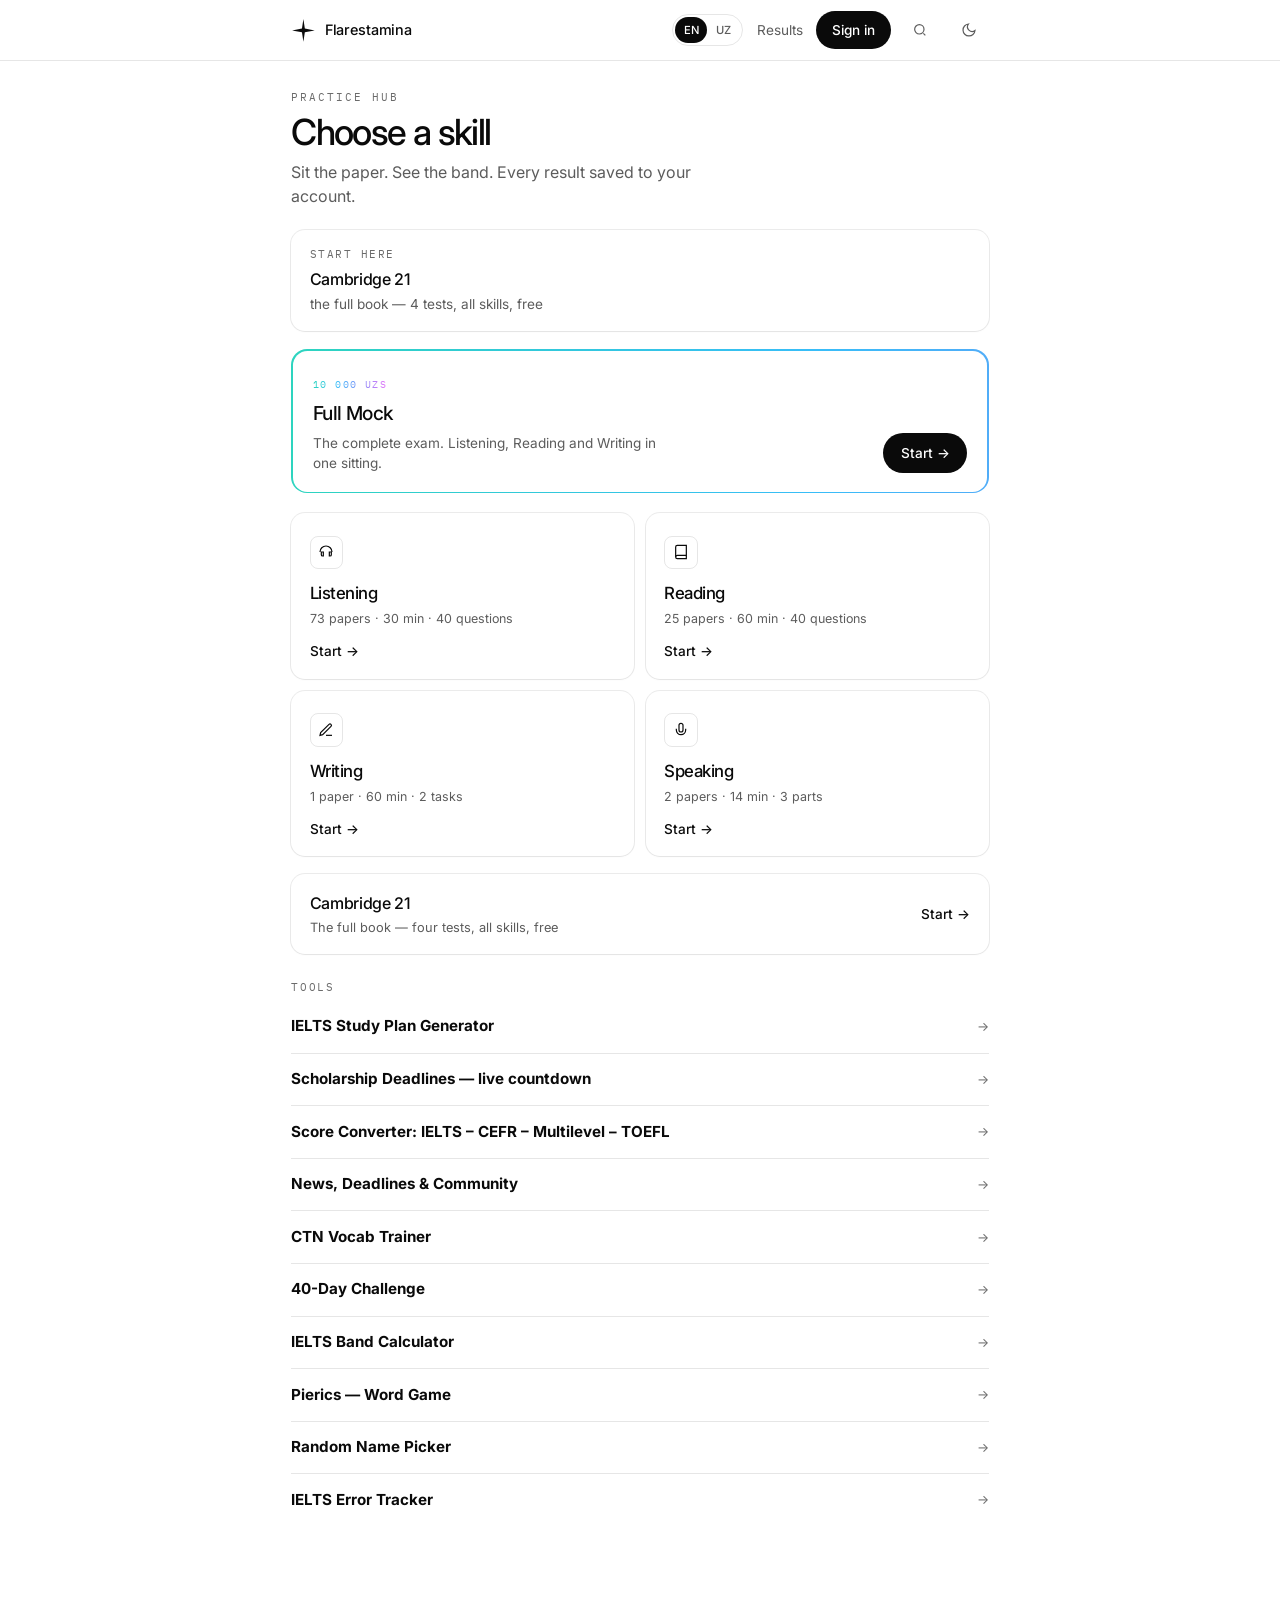
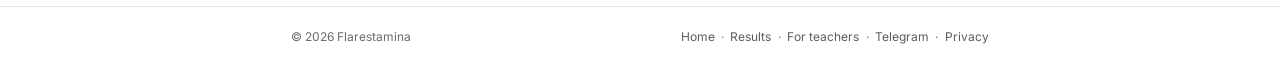
==== commit 68b81fc3: "Raise --subtle to pass WCAG AA --subtle carries the mono kickers, the table headers, the meta lines " ====
--- a/index.html
+++ b/index.html
@@ -62,7 +62,7 @@
 *,*::before,*::after{box-sizing:border-box;margin:0;padding:0}
 :root{
   --bg:#fff; --elev:#fff; --surface:#fff;
-  --fg:#0a0a0a; --muted:#5c5c5c; --subtle:#8a8a8a;
+  --fg:#0a0a0a; --muted:#5c5c5c; --subtle:#6b6b6b;
   --border:color-mix(in oklab,var(--fg) 10%,transparent);
   --border-strong:color-mix(in oklab,var(--fg) 18%,transparent);
   --ok:#15803d;
@@ -74,7 +74,7 @@
 }
 html.dark,html[data-theme="dark"]{
   --bg:#000; --elev:#0a0a0a; --surface:#111;
-  --fg:#f5f5f5; --muted:#8a8a8a; --subtle:#5c5c5c;
+  --fg:#f5f5f5; --muted:#9a9a9a; --subtle:#808080;
   --ok:#4ade80;
   --card:0 0 0 1px rgb(255 255 255 / .1);
   --card-hover:0 0 0 1px rgb(255 255 255 / .18);
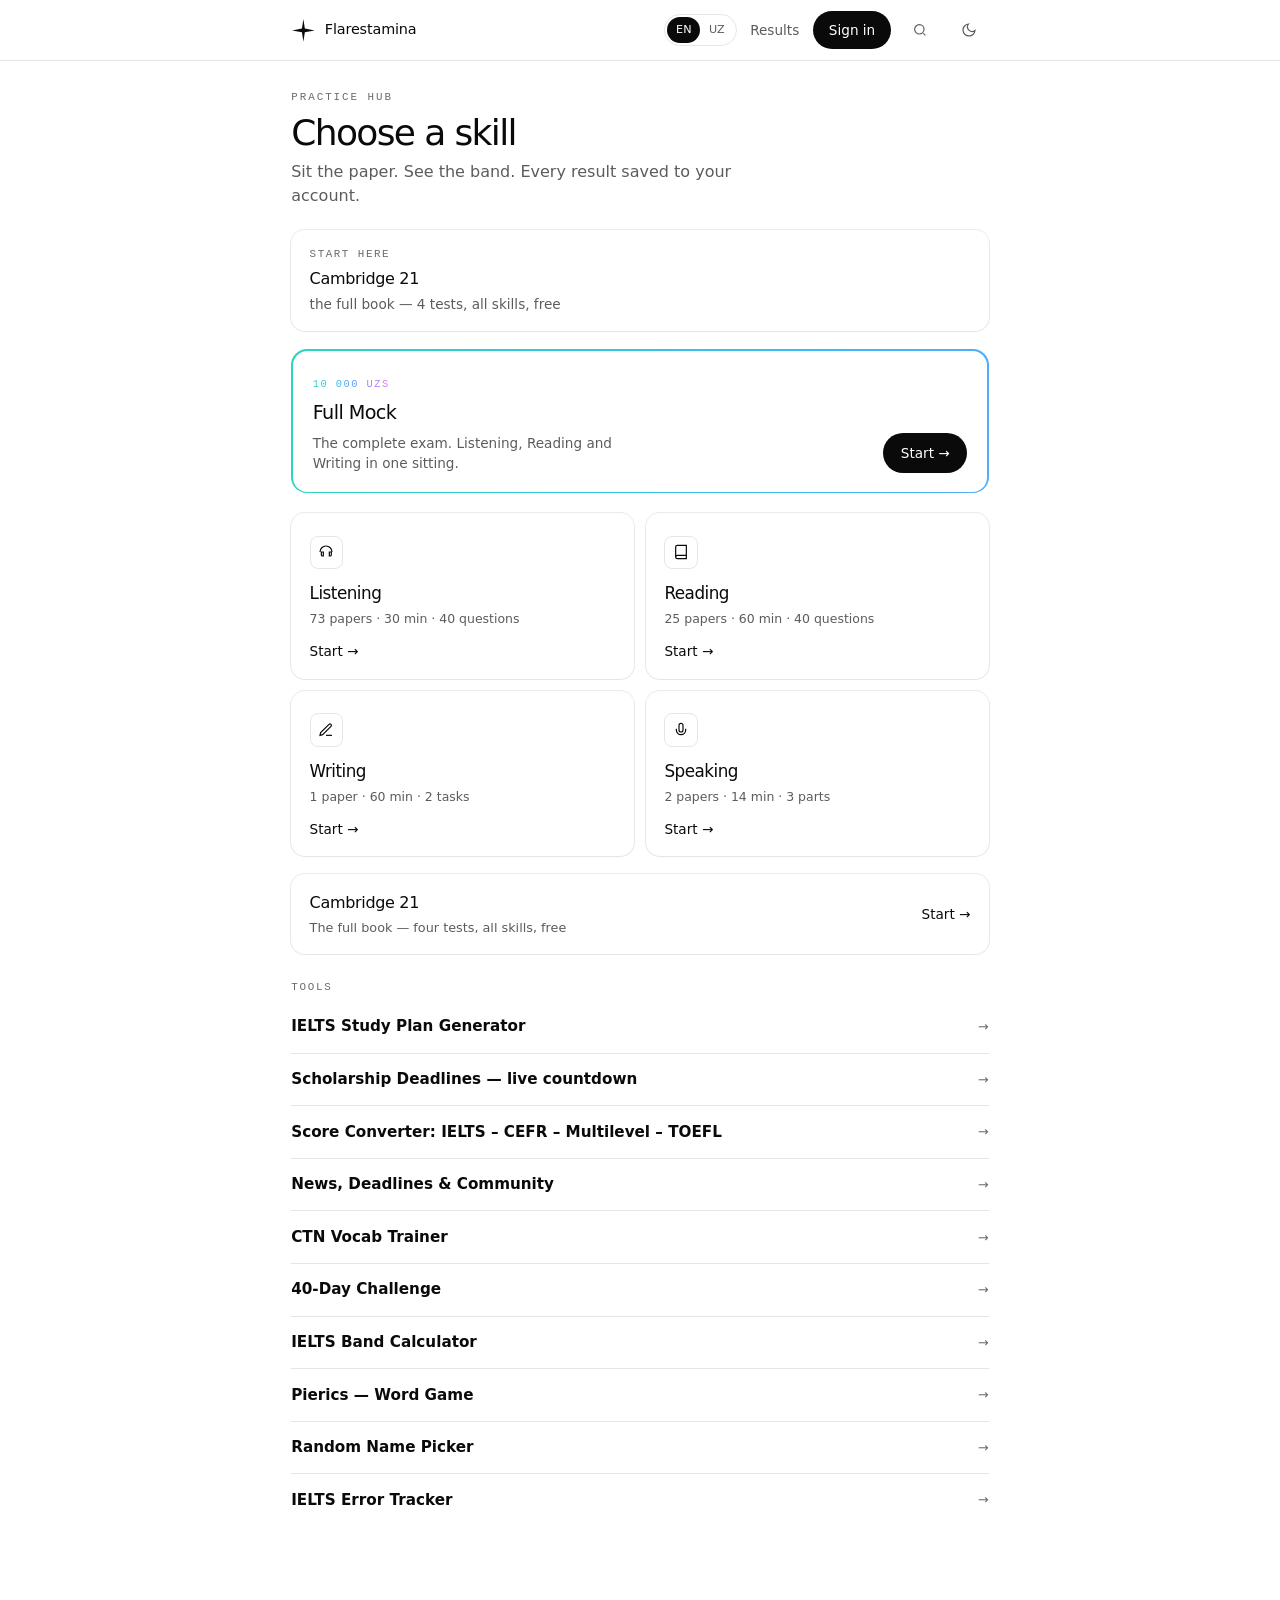
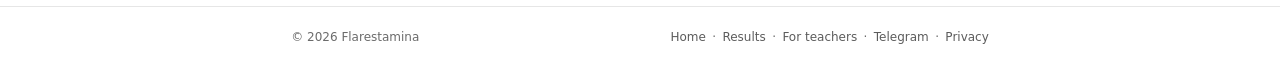
==== commit e9444dc8: "Serve the webfonts from our own origin The hub loaded Inter and IBM Plex Mono from fonts.googleapis." ====
--- a/index.html
+++ b/index.html
@@ -55,10 +55,12 @@
   } catch (e) { document.documentElement.dataset.theme = 'light'; }
 })();
 </script>
-<link rel="preconnect" href="https://fonts.googleapis.com">
-<link rel="preconnect" href="https://fonts.gstatic.com" crossorigin>
-<link href="https://fonts.googleapis.com/css2?family=IBM+Plex+Mono:wght@400;500&family=Inter:wght@400;500;600&display=swap" rel="stylesheet">
+<link rel="preload" href="/assets/fonts/inter-var.woff2" as="font" type="font/woff2" crossorigin>
+<link rel="preload" href="/assets/fonts/plex-mono-400.woff2" as="font" type="font/woff2" crossorigin>
 <style>
+@font-face{font-family:Inter;src:url('/assets/fonts/inter-var.woff2') format('woff2-variations'),url('/assets/fonts/inter-var.woff2') format('woff2');font-weight:400 600;font-style:normal;font-display:swap}
+@font-face{font-family:"IBM Plex Mono";src:url('/assets/fonts/plex-mono-400.woff2') format('woff2');font-weight:400;font-style:normal;font-display:swap}
+@font-face{font-family:"IBM Plex Mono";src:url('/assets/fonts/plex-mono-500.woff2') format('woff2');font-weight:500;font-style:normal;font-display:swap}
 *,*::before,*::after{box-sizing:border-box;margin:0;padding:0}
 :root{
   --bg:#fff; --elev:#fff; --surface:#fff;
